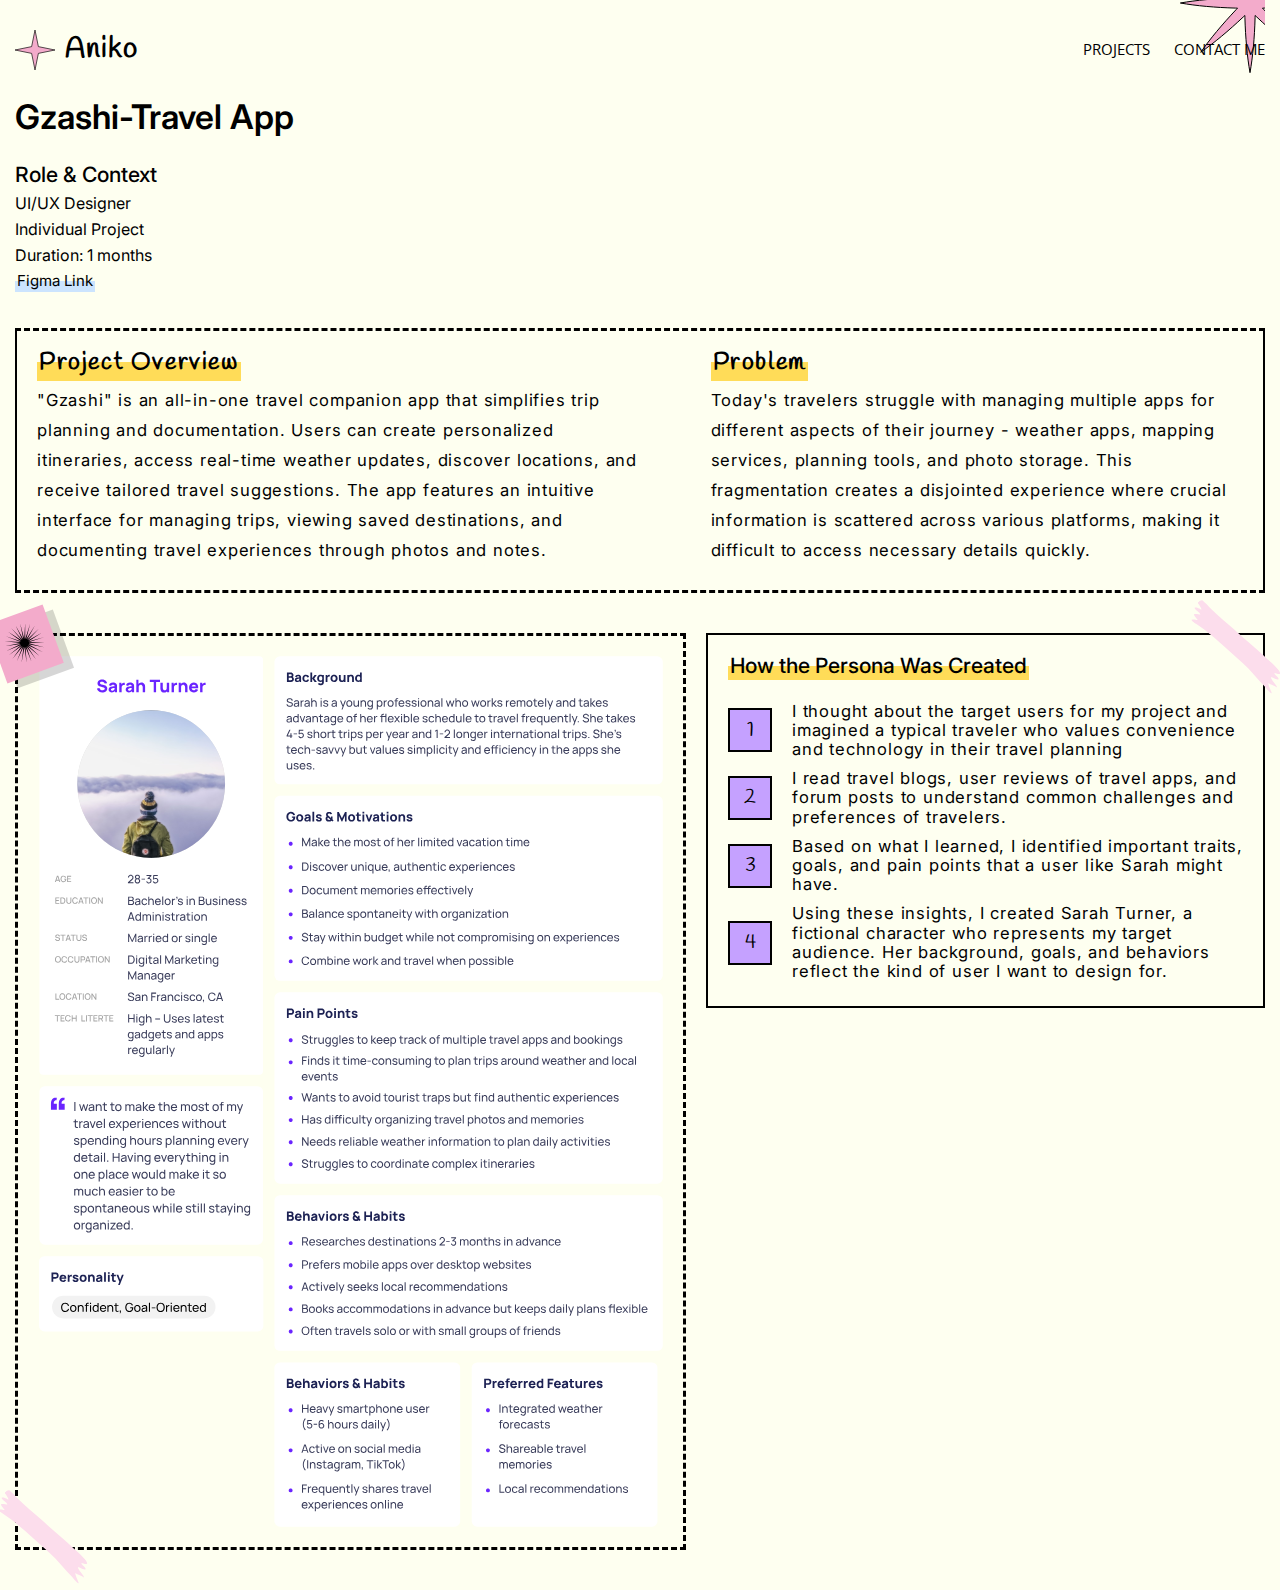
==== travel.html @ 2b5f5b6b "added user persona" ====
<!DOCTYPE html>
<html lang="en">
  <head>
    <meta charset="UTF-8" />
    <meta name="viewport" content="width=device-width, initial-scale=1.0" />
    <link rel="stylesheet" href="reset.css" />
    <link rel="stylesheet" href="style.css" />
    <link rel="stylesheet" href="travel.css" />
    <title>Document</title>
  </head>
  <body>
    <div class="container">
      <header>
        <nav class="nav">
          <div class="iconDiv3">
            <svg
              width="150"
              height="150"
              viewBox="0 0 150 150"
              fill="none"
              xmlns="http://www.w3.org/2000/svg">
              <path
                d="M89.0162 81.7773C102.633 96.2208 115.004 111 124.277 124.281C110.998 115.036 96.2201 102.664 81.7782 89.0171L80.1526 87.481L80.0917 89.7167C79.5517 109.538 77.8437 128.727 75.0009 144.653C72.162 128.703 70.4801 109.542 69.9082 89.715L69.844 87.4878L68.2227 89.0163C53.7792 102.633 38.9995 115.004 25.7186 124.277C34.9641 110.998 47.3363 96.2201 60.983 81.7782L62.517 80.1548L60.2843 80.0918C40.4388 79.5319 21.2863 77.8241 5.36852 75C21.2863 72.1759 40.4388 70.4681 60.2843 69.9082L62.5154 69.8453L60.9833 68.2222C47.3479 53.7774 34.9903 39.012 25.7464 25.7463C39.012 34.9903 53.7774 47.3479 68.2222 60.9833L69.8453 62.5154L69.9082 60.2843C70.4681 40.4388 72.1759 21.2863 75 5.36852C77.8241 21.2863 79.5319 40.4388 80.0918 60.2843L80.1547 62.5154L81.7778 60.9833C96.2226 47.3479 110.988 34.9903 124.254 25.7463C115.01 39.012 102.652 53.7774 89.0167 68.2222L87.4826 69.8474L89.7166 69.9082C109.538 70.4483 128.727 72.1563 144.653 74.9991C128.703 77.838 109.542 79.5199 89.715 80.0918L87.4878 80.156L89.0162 81.7773Z"
                fill="#F3ABCB"
                stroke="black"
                stroke-width="1" />
            </svg>
          </div>
          <div class="logo">
            <svg
              width="40"
              height="40"
              viewBox="0 0 60 60"
              fill="none"
              xmlns="http://www.w3.org/2000/svg">
              <path
                d="M35.0857 35.0857L60 30L35.0857 24.9143L30 0L24.9143 24.9143L0 30L24.9143 35.0857L30 60L35.0857 35.0857Z"
                fill="#F3ABCB"
                stroke="black"
                stroke-width="1" />
            </svg>
            <span>Aniko</span>
          </div>

          <ul class="nav-ul">
            <li class="nav-li"></li>
            <li class="nav-li">
              <a href="./#projects">Projects</a>
            </li>
            <li class="nav-li"><a href="./#contact">Contact me</a></li>
          </ul>
        </nav>
      </header>
      <div class="headers">
        <h1 class="mainTitle">Gzashi-Travel App</h1>
        <h3 class="h3">Role & Context</h3>
        <p>UI/UX Designer</p>
        <p>Individual Project</p>
        <p>Duration: 1 months</p>

        <p class="s-text">
          <a
            href="https://www.figma.com/design/cwnzpVQuvKkzGPiUfbroRt/Final?node-id=0-1&t=aXlOaXUOrFkRK3Uw-1"
            target="_blank">
            <mark
              style="
                background: linear-gradient(
                  to top,
                  #cce4fe 50%,
                  transparent 50%
                );
              "
              >Figma Link</mark
            ></a
          >
        </p>
      </div>

      <div class="infoContainer">
        <div class="infoWrapper">
          <h1><mark>Project Overview</mark></h1>
          <p class="m-text">
            "Gzashi" is an all-in-one travel companion app that simplifies trip
            planning and documentation. Users can create personalized
            itineraries, access real-time weather updates, discover locations,
            and receive tailored travel suggestions. The app features an
            intuitive interface for managing trips, viewing saved destinations,
            and documenting travel experiences through photos and notes.
          </p>
        </div>
        <div class="infoWrapper">
          <h1><mark>Problem</mark></h1>
          <p class="m-text">
            Today's travelers struggle with managing multiple apps for different
            aspects of their journey - weather apps, mapping services, planning
            tools, and photo storage. This fragmentation creates a disjointed
            experience where crucial information is scattered across various
            platforms, making it difficult to access necessary details quickly.
          </p>
        </div>
      </div>
      <div class="personaWrapper">
        <img src="./img/userPersona.svg" alt="" class="img" />
        <div class="iconDiv8">
          <img src="./img/icon8.svg" alt="" />
        </div>
        <div class="personaScenatio">
          <img src="img/tape.svg" alt="" class="tape" />
          <img src="img/tape.svg" alt="" class="tape2" />
          <h3 class="h3" style="margin-bottom: 20px">
            <mark>How the Persona Was Created</mark>
          </h3>
          <div class="jobsList">
            <div class="number">1</div>
            <div>
              <p class="m-text">
                I thought about the target users for my project and imagined a
                typical traveler who values convenience and technology in their
                travel planning
              </p>
            </div>
          </div>
          <div class="jobsList">
            <div class="number">2</div>
            <div>
              <p class="m-text">
                I read travel blogs, user reviews of travel apps, and forum
                posts to understand common challenges and preferences of
                travelers.
              </p>
            </div>
          </div>
          <div class="jobsList">
            <div class="number">3</div>
            <div>
              <p class="m-text">
                Based on what I learned, I identified important traits, goals,
                and pain points that a user like Sarah might have.
              </p>
            </div>
          </div>
          <div class="jobsList">
            <div class="number">4</div>
            <div>
              <p class="m-text">
                Using these insights, I created Sarah Turner, a fictional
                character who represents my target audience. Her background,
                goals, and behaviors reflect the kind of user I want to design
                for.
              </p>
            </div>
          </div>
        </div>
      </div>
    </div>
  </body>
</html>
---- style.css ----
@import url("https://fonts.googleapis.com/css2?family=Inter:ital,opsz,wght@0,14..32,100..900;1,14..32,100..900&family=Open+Sans:ital,wght@0,300..800;1,300..800&display=swap");
@import url("https://fonts.googleapis.com/css2?family=Handlee&family=Inter:ital,opsz,wght@0,14..32,100..900;1,14..32,100..900&family=Open+Sans:ital,wght@0,700;1,700&display=swap");
html {
  scroll-behavior: smooth;
}

body {
  font-family: "Inter", serif;
  background-color: #fefff0;
  overflow-x: hidden;
  padding-bottom: 40px;
}

.container {
  width: calc(100% - 30px);
  padding-right: 15px;
  padding-left: 15px;
  margin-right: auto;
  margin-left: auto;
}

.greeting {
  display: flex;
  justify-content: space-between;
  align-items: center;
  gap: 40px;
  border: 2px solid black;
  padding: 30px;
  position: relative;
  margin-top: 40px;
}
.contact {
  display: flex;
  justify-content: end;
  width: 70%;
  gap: 40px;
  border: 2px dashed black;
  padding: 30px;
  position: relative;
  margin-top: 40px;
}
.footer {
  display: flex;
  justify-content: center;
  flex-direction: column;
  gap: 40px;
  border: 2px solid black;
  padding: 30px;
  position: relative;
  margin-top: 40px;
}
.iconDiv {
  position: absolute;
  top: -20px;
  left: -20px;
  background-color: #bae6ff;
  padding: 10px;
  -webkit-box-shadow: 8px 8px 0px 0px rgba(0, 0, 0, 0.16);
  -moz-box-shadow: 8px 8px 0px 0px rgba(0, 0, 0, 0.16);
  box-shadow: 8px 8px 0px 0px rgba(0, 0, 0, 0.16);
  rotate: 20deg;
}
.iconDiv8 {
  position: absolute;
  top: -20px;
  left: -20px;
  background-color: #f3abcb;
  padding: 10px;
  -webkit-box-shadow: 8px 8px 0px 0px rgba(0, 0, 0, 0.16);
  -moz-box-shadow: 8px 8px 0px 0px rgba(0, 0, 0, 0.16);
  box-shadow: 8px 8px 0px 0px rgba(0, 0, 0, 0.16);
  rotate: -20deg;
}
.iconDiv7 {
  position: absolute;
  top: 50%;
  right: -20px;
  background-color: #bae6ff;
  padding: 10px;
  -webkit-box-shadow: 8px 8px 0px 0px rgba(0, 0, 0, 0.16);
  -moz-box-shadow: 8px 8px 0px 0px rgba(0, 0, 0, 0.16);
  box-shadow: 8px 8px 0px 0px rgba(0, 0, 0, 0.16);
  rotate: 20deg;
}
.iconDiv2 {
  display: flex;
  align-items: center;
  justify-content: center;
  /* width: 40px;
  height: 40px; */
  aspect-ratio: 1 / 1;
  position: absolute;
  bottom: -20px;
  left: 32%;
  background-color: #ffdc58;
  padding: 10px;
  border: 1px solid black;
  border-left: 5px solid black;
  border-radius: 50%;
  -webkit-box-shadow: 8px 8px 0px 0px rgba(0, 0, 0, 0.16);
  -moz-box-shadow: 8px 8px 0px 0px rgba(0, 0, 0, 0.16);
  box-shadow: 8px 8px 0px 0px rgba(0, 0, 0, 0.16);
}
.iconDiv3 {
  position: absolute;
  right: -60px;
  bottom: 20%;
  z-index: 1;
}
mark {
  background: linear-gradient(to top, #ffdc58 50%, transparent 50%);
  padding: 2px;
}

.nav {
  padding-top: 30px;
  padding-bottom: 30px;
  display: flex;
  justify-content: space-between;
  position: relative;
  overflow: hidden;
}

.nav-ul {
  display: flex;
  justify-content: space-between;
  gap: 1.5rem;
  align-items: center;
  z-index: 2;
}

.nav-li a {
  font-size: calc(0.6rem + 0.3vw);
  line-height: 1.4;
  font-family: "Open Sans", serif;
  font-weight: 400;
  text-transform: uppercase;
  color: black;
}

.logo {
  display: flex;
  align-items: center;
  gap: 10px;
  font-size: calc(1rem + 0.4vw);
  line-height: 1.3;
  font-family: "Handlee", serif;
  font-weight: 600;
  letter-spacing: 1px;
  font-style: normal;
  font-variation-settings: "wdth" 100;
}

.greetingTitle {
  font-size: calc(1.8rem + 0.4vw);
  line-height: 1.3;
  font-family: "Open Sans", serif;
  font-optical-sizing: auto;
  font-weight: 600;
  font-style: normal;
  font-variation-settings: "wdth" 100;
}
.greeting p,
.number {
  font-size: calc(1rem + 0.4vw);
  line-height: 1.3;
}
.portfolio {
  margin-top: 60px;
  position: relative;
  border: 2px solid black;
  border-top: 3px dashed;
  border-bottom: 3px dashed;
  padding: 20px;
  padding-bottom: 60px;
}
.portfolio h1 {
  z-index: 3 !important;
  text-align: center;
  font-size: calc(1.8rem + 0.4vw);
  font-weight: 600;
  margin-bottom: 40px;
}
.iconDiv4 {
  position: absolute;
  background-color: #c5a1ff;
  border-radius: 100%;
  /* width: 40px;
  height: 40px; */
  aspect-ratio: 1 / 1;
  position: absolute;
  padding: 10px;
  right: 1%;
  top: -3%;
  z-index: 1;
  display: flex;
  justify-content: center;
  align-items: center;
  border: 1px solid black;
  -webkit-box-shadow: 8px 8px 0px 0px rgba(0, 0, 0, 0.16);
  -moz-box-shadow: 8px 8px 0px 0px rgba(0, 0, 0, 0.16);
  box-shadow: 8px 8px 0px 0px rgba(0, 0, 0, 0.16);
}
.projects {
  display: flex;
  justify-content: center;
  gap: 60px;
  flex-wrap: wrap;
  margin-top: 60px;
}
.projectContainer {
  position: relative;
  width: 30%;
  border: 2px solid black;
  border-bottom: 5px solid black;
  border-left: 5px solid black;
  display: flex;
  flex-direction: column;
  background-color: white;
  align-items: center;
  /* height: 400px; */
  padding: 20px;
}
.project {
  height: 300px;
  width: 100%;
  background-repeat: no-repeat;
  background-position: center;
  background-size: contain;
  /* background-color: #c5e3ff; */
}
.proj1 {
  background-image: url("./img/frame.png");
  background-color: #cce4fe;
}
.proj2 {
  background-image: url("./img/frame2.png");
  background-color: #eee6e8;
}
.pin {
  position: absolute;
  top: -5%;
}
.tape {
  right: -30px;
  top: 0;
  position: absolute;
  rotate: 45deg;
}
.tape2 {
  left: -30px;
  bottom: 0;
  position: absolute;
  rotate: 45deg;
}

.projectContainer p {
  font-size: calc(1rem + 0.4vw);
  line-height: 1.3;
}

.projectTitleContainer {
  display: flex;
  justify-content: space-between;
  gap: 20px;
  width: 96%;
  padding: 2px;
  align-items: center;
  margin-top: 10px;
}
.projectTitleContainer button {
  border: none;
  cursor: pointer;
  display: flex;
  align-items: center;
  justify-content: center;
  width: 40px;
  height: 40px;
  aspect-ratio: 1 / 1;
  border: 1px solid rgba(0, 0, 0, 0.3);
  border-left: 3px solid rgba(0, 0, 0, 0.3);
  border-bottom: 3px solid rgba(0, 0, 0, 0.3);
  background-color: #ffdc58;
  color: white;
}
.arrow {
  border: solid black;
  border-width: 0 2px 2px 0;
  display: inline-block;
  padding: 3px;
}

.right {
  transform: rotate(-45deg);
  -webkit-transform: rotate(-45deg);
}
.iconDiv5 {
  position: absolute;
}
.iconDiv6 {
  bottom: 0;
  position: absolute;
  right: 0;
}
.jobsList {
  display: flex;
  align-items: center;
  gap: 20px;
}
.number {
  width: 40px;
  height: 40px;
  aspect-ratio: 1 / 1;
  text-align: center;
  display: flex;
  align-items: center;
  justify-content: center;
  background-color: #c5a1ff;
  border: 2px solid black;
  font-family: "Handlee", serif;
}
.number2 {
  background-color: #f3abcb;
}
.jobsContainer {
  display: flex;
  flex-direction: column;
  width: 70%;
  gap: 20px;
}
.m-text {
  font-size: calc(0.8rem + 0.3vw) !important;
  line-height: 1.2rem;
  letter-spacing: 0.8px;
  margin-top: 5px;
  margin-bottom: 5px;
}
.s-text {
  font-size: calc(0.7rem + 0.3vw) !important;
}
.contact {
  display: flex;
  flex-direction: column;
}
.contactWrapper {
  display: flex;
  justify-content: start;
  gap: 20px;
  flex-direction: column;
  width: 80%;
}
.data {
  color: black;
  font-family: "Handlee", serif;
  margin-left: 20px;
}

/* media */
@media (max-width: 1000px) {
  .projects {
    gap: 20px;
  }
  .project {
    height: 250px;
  }
}

@media (max-width: 800px) {
  .greeting {
    flex-direction: column;
    align-items: center;
    justify-content: center;
    gap: 20px;
  }
  .greetingTitle {
    text-align: center;
  }
  .greeting p {
    text-align: center;
  }
  .iconDiv2 {
    bottom: -50px;
  }
  .jobsContainer {
    width: 100%;
    align-items: center;
    gap: 10px;
  }
  .iconDiv4,
  .iconDiv2,
  .iconDiv7 {
    display: none;
  }
  .projectContainer {
    width: 50%;
  }
}
@media (max-width: 500px) {
  .projectContainer {
    width: 100%;
  }
}

@media (min-width: 992px) {
  .logo {
    font-size: calc(1.2rem + 0.5vw);
  }
  .greetingTitle,
  .portfolio {
    font-size: calc(2rem + 0.5vw);
  }
  .nav-li a {
    font-size: calc(0.7rem + 0.3vw);
  }
}

@media (min-width: 1200px) {
  .container {
    width: calc(1400px - 30px);
    max-width: calc(100% - 30px);
  }
  .logo {
    font-size: calc(1.4rem + 0.5vw);
  }
  .greetingTitle,
  .portfolio {
    font-size: calc(2.2rem + 0.5vw);
  }
}
---- travel.css ----
body {
  overflow-x: hidden;
}
/* .container {
  overflow: hidden;
} */
.infoContainer {
  display: flex;
  justify-content: space-between;
  gap: 60px;
  border: 2px solid black;
  border-bottom: 3px dashed black;
  border-top: 3px dashed black;
  padding: 20px;
}
.infoWrapper h1 {
  font-size: calc(1.2rem + 0.4vw);
  font-weight: 800;
  font-family: "Handlee", serif;
  letter-spacing: 1.6px;
  margin-bottom: 10px;
}
.infoWrapper p {
  line-height: 30px;
}
.mainTitle {
  font-size: calc(1.8rem + 0.4vw);
  font-weight: 600;
  margin-bottom: 20px;
}
.h3 {
  font-size: calc(1rem + 0.4vw);
  font-weight: 500;
}
a {
  color: black;
}
.headers {
  display: flex;
  flex-direction: column;
  gap: 10px;
  margin-bottom: 40px;
}
.img {
  width: 50%;
  border: 3px dashed black;
  padding: 20px;
}
.personaWrapper {
  display: flex;
  margin-top: 40px;
  gap: 20px;
  position: relative;
}
.personaScenatio {
  border: 2px solid black;
  height: fit-content;
  padding: 20px;
}
@media (max-width: 1000px) {
  .infoContainer,
  .personaWrapper {
    flex-direction: column;
    text-align: center;
  }
  .img {
    width: 85%;
  }
  .tape {
    display: none;
  }
}
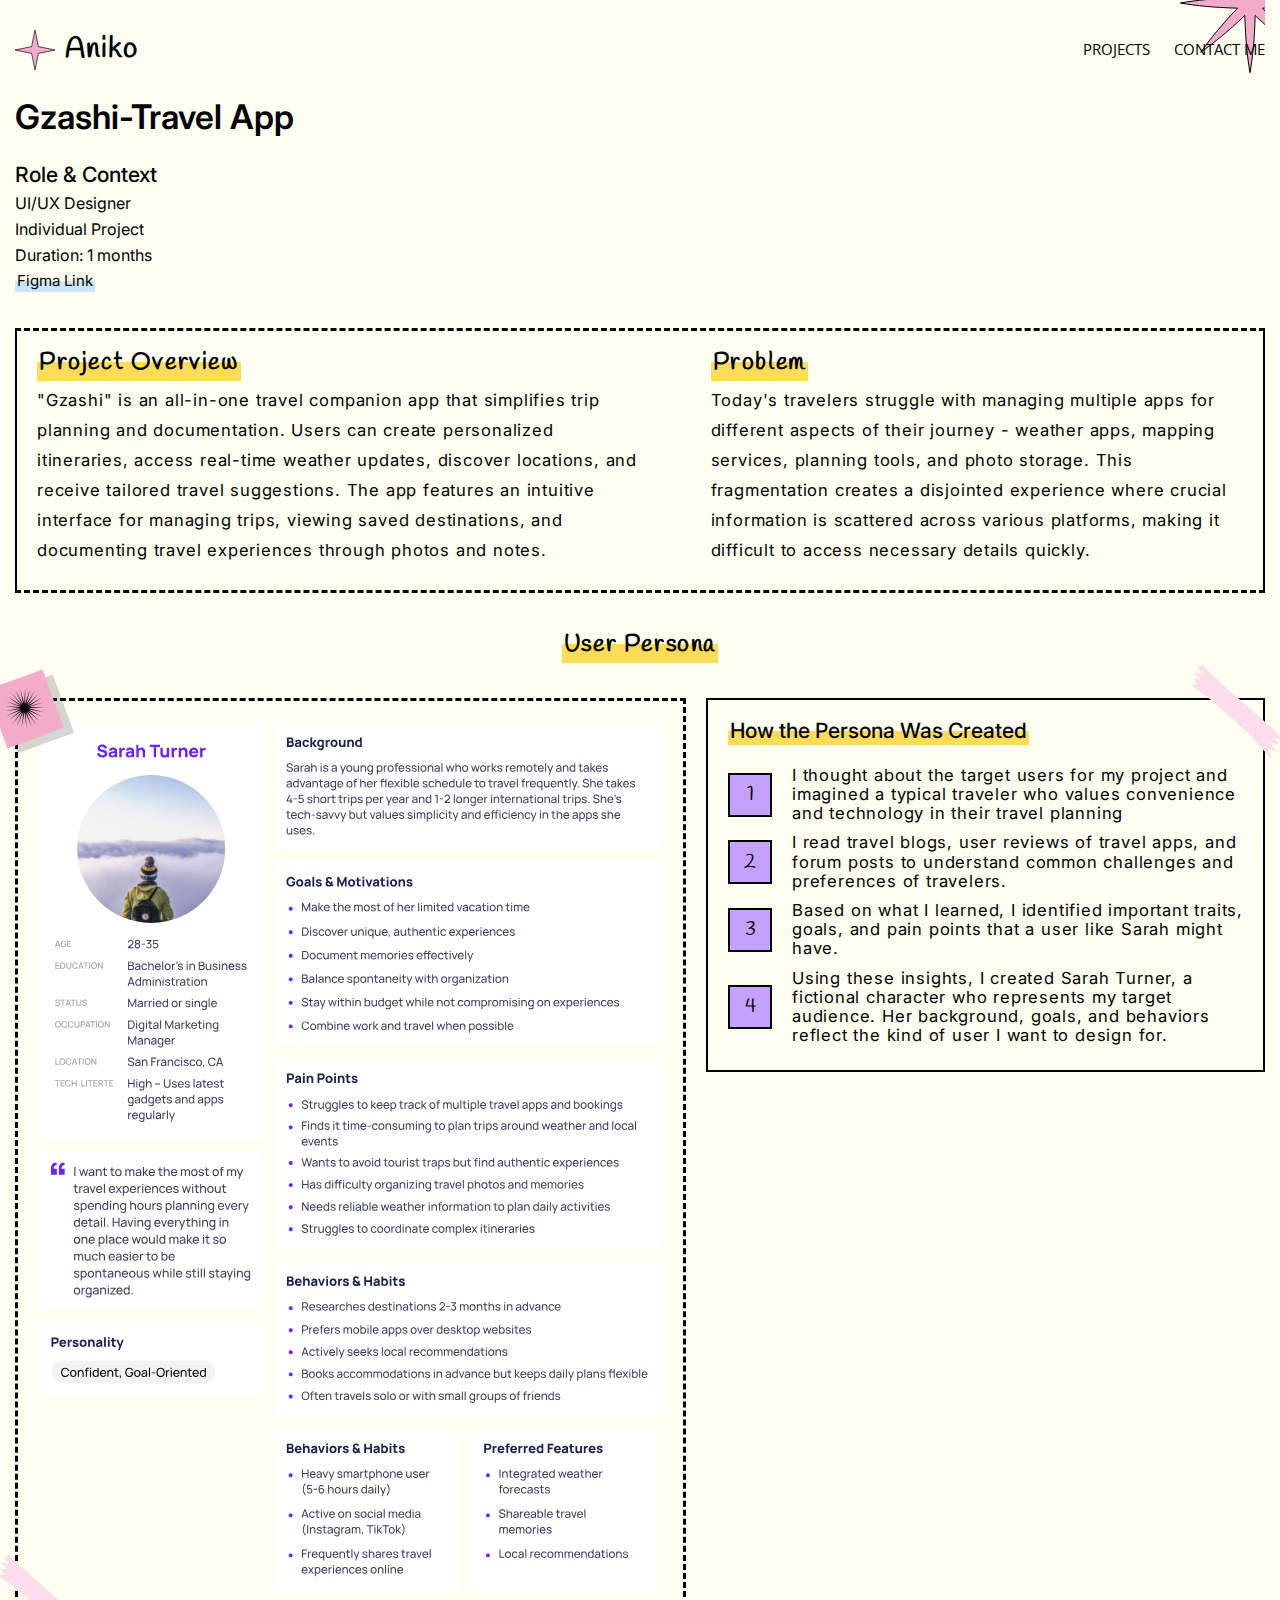
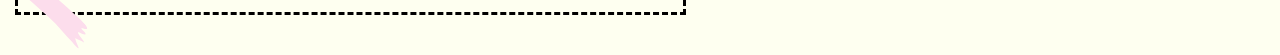
==== commit f5053f48: "finish user persona" ====
--- a/travel.html
+++ b/travel.html
@@ -99,6 +99,9 @@
           </p>
         </div>
       </div>
+      <div class="infoWrapper" style="margin-top: 40px; text-align: center">
+        <h1><mark>User Persona</mark></h1>
+      </div>
       <div class="personaWrapper">
         <img src="./img/userPersona.svg" alt="" class="img" />
         <div class="iconDiv8">
--- a/travel.css
+++ b/travel.css
@@ -62,9 +62,10 @@
   .personaWrapper {
     flex-direction: column;
     text-align: center;
+    gap: 20px;
   }
   .img {
-    width: 85%;
+    width: -webkit-fill-available;
   }
   .tape {
     display: none;
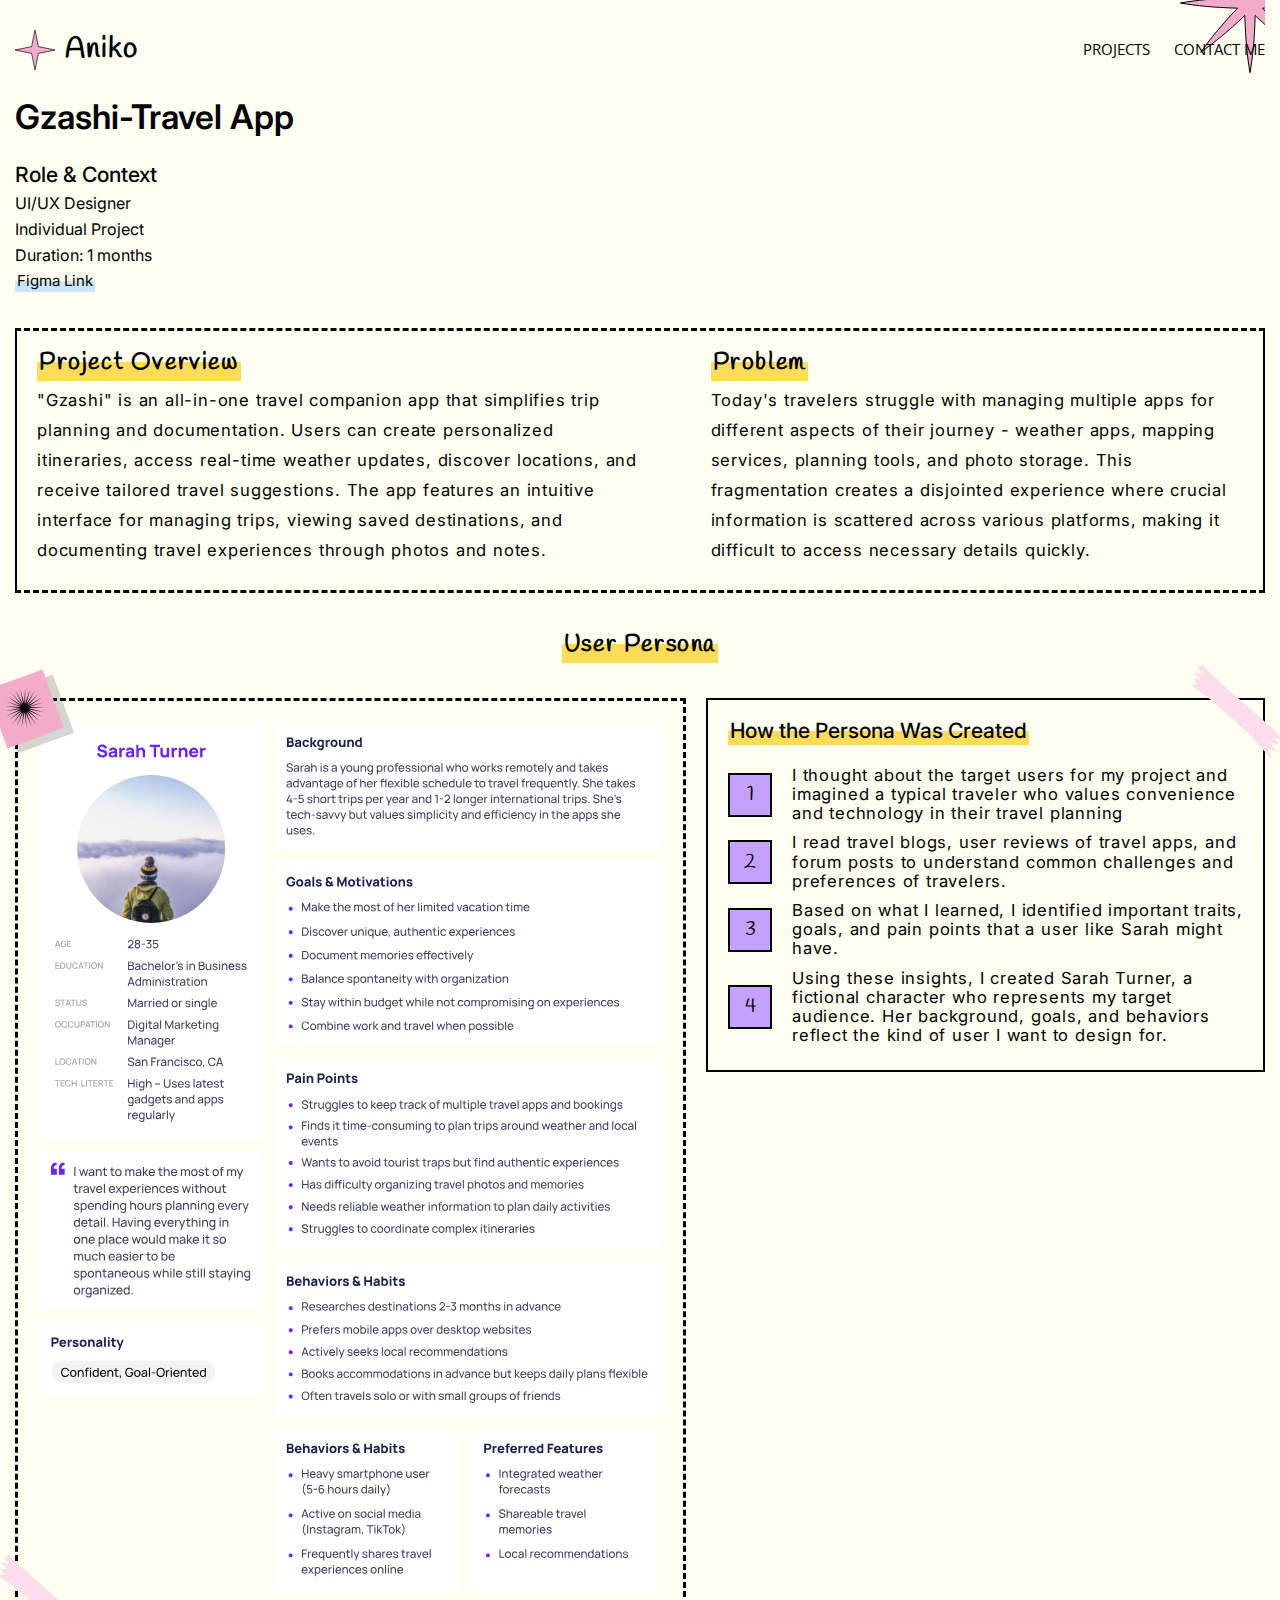
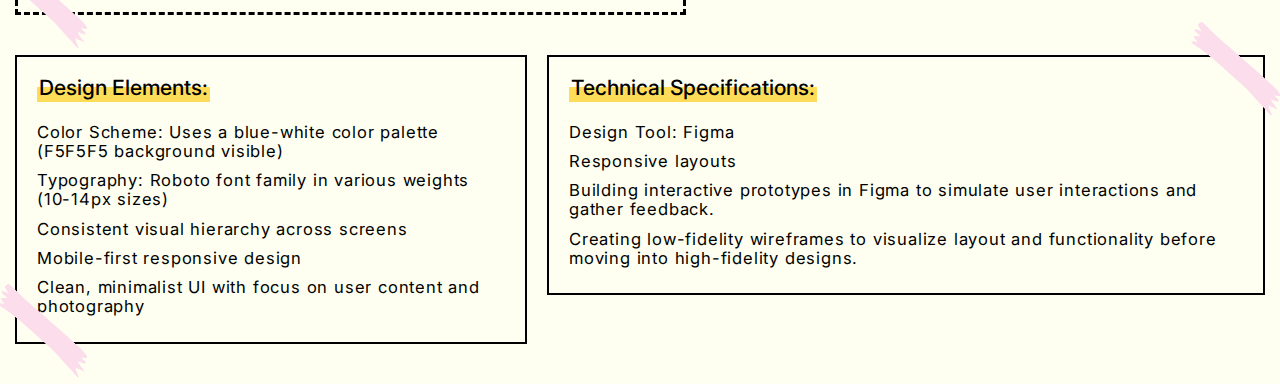
==== commit 372f9687: "update" ====
--- a/travel.html
+++ b/travel.html
@@ -6,7 +6,7 @@
     <link rel="stylesheet" href="reset.css" />
     <link rel="stylesheet" href="style.css" />
     <link rel="stylesheet" href="travel.css" />
-    <title>Document</title>
+    <title>Travel Companion</title>
   </head>
   <body>
     <div class="container">
@@ -155,6 +155,83 @@
           </div>
         </div>
       </div>
+
+      <div class="personaWrapper">
+        <div class="personaScenatio">
+          <img src="img/tape.svg" alt="" class="tape" />
+          <img src="img/tape.svg" alt="" class="tape2" />
+          <h3 class="h3" style="margin-bottom: 20px">
+            <mark>Design Elements: </mark>
+          </h3>
+          <div class="jobsList">
+            <div>
+              <p class="m-text">
+                Color Scheme: Uses a blue-white color palette (F5F5F5 background
+                visible)
+              </p>
+            </div>
+          </div>
+          <div class="jobsList">
+            <div>
+              <p class="m-text">
+                Typography: Roboto font family in various weights (10-14px
+                sizes)
+              </p>
+            </div>
+          </div>
+          <div class="jobsList">
+            <div>
+              <p class="m-text">Consistent visual hierarchy across screens</p>
+            </div>
+          </div>
+          <div class="jobsList">
+            <div>
+              <p class="m-text">Mobile-first responsive design</p>
+            </div>
+          </div>
+          <div class="jobsList">
+            <div>
+              <p class="m-text">
+                Clean, minimalist UI with focus on user content and photography
+              </p>
+            </div>
+          </div>
+        </div>
+
+        <div class="personaScenatio">
+          <img src="img/tape.svg" alt="" class="tape" />
+          <img src="img/tape.svg" alt="" class="tape2" />
+          <h3 class="h3" style="margin-bottom: 20px">
+            <mark>Technical Specifications: </mark>
+          </h3>
+          <div class="jobsList">
+            <div>
+              <p class="m-text">Design Tool: Figma</p>
+            </div>
+          </div>
+          <div class="jobsList">
+            <div>
+              <p class="m-text">Responsive layouts</p>
+            </div>
+          </div>
+          <div class="jobsList">
+            <div>
+              <p class="m-text">
+                Building interactive prototypes in Figma to simulate user
+                interactions and gather feedback.
+              </p>
+            </div>
+          </div>
+          <div class="jobsList">
+            <div>
+              <p class="m-text">
+                Creating low-fidelity wireframes to visualize layout and
+                functionality before moving into high-fidelity designs.
+              </p>
+            </div>
+          </div>
+        </div>
+      </div>
     </div>
   </body>
 </html>
--- a/style.css
+++ b/style.css
@@ -334,6 +334,7 @@
   letter-spacing: 0.8px;
   margin-top: 5px;
   margin-bottom: 5px;
+  text-align: start;
 }
 .s-text {
   font-size: calc(0.7rem + 0.3vw) !important;
--- a/travel.css
+++ b/travel.css
@@ -57,6 +57,9 @@
   height: fit-content;
   padding: 20px;
 }
+.m-text {
+  text-align: start;
+}
 @media (max-width: 1000px) {
   .infoContainer,
   .personaWrapper {
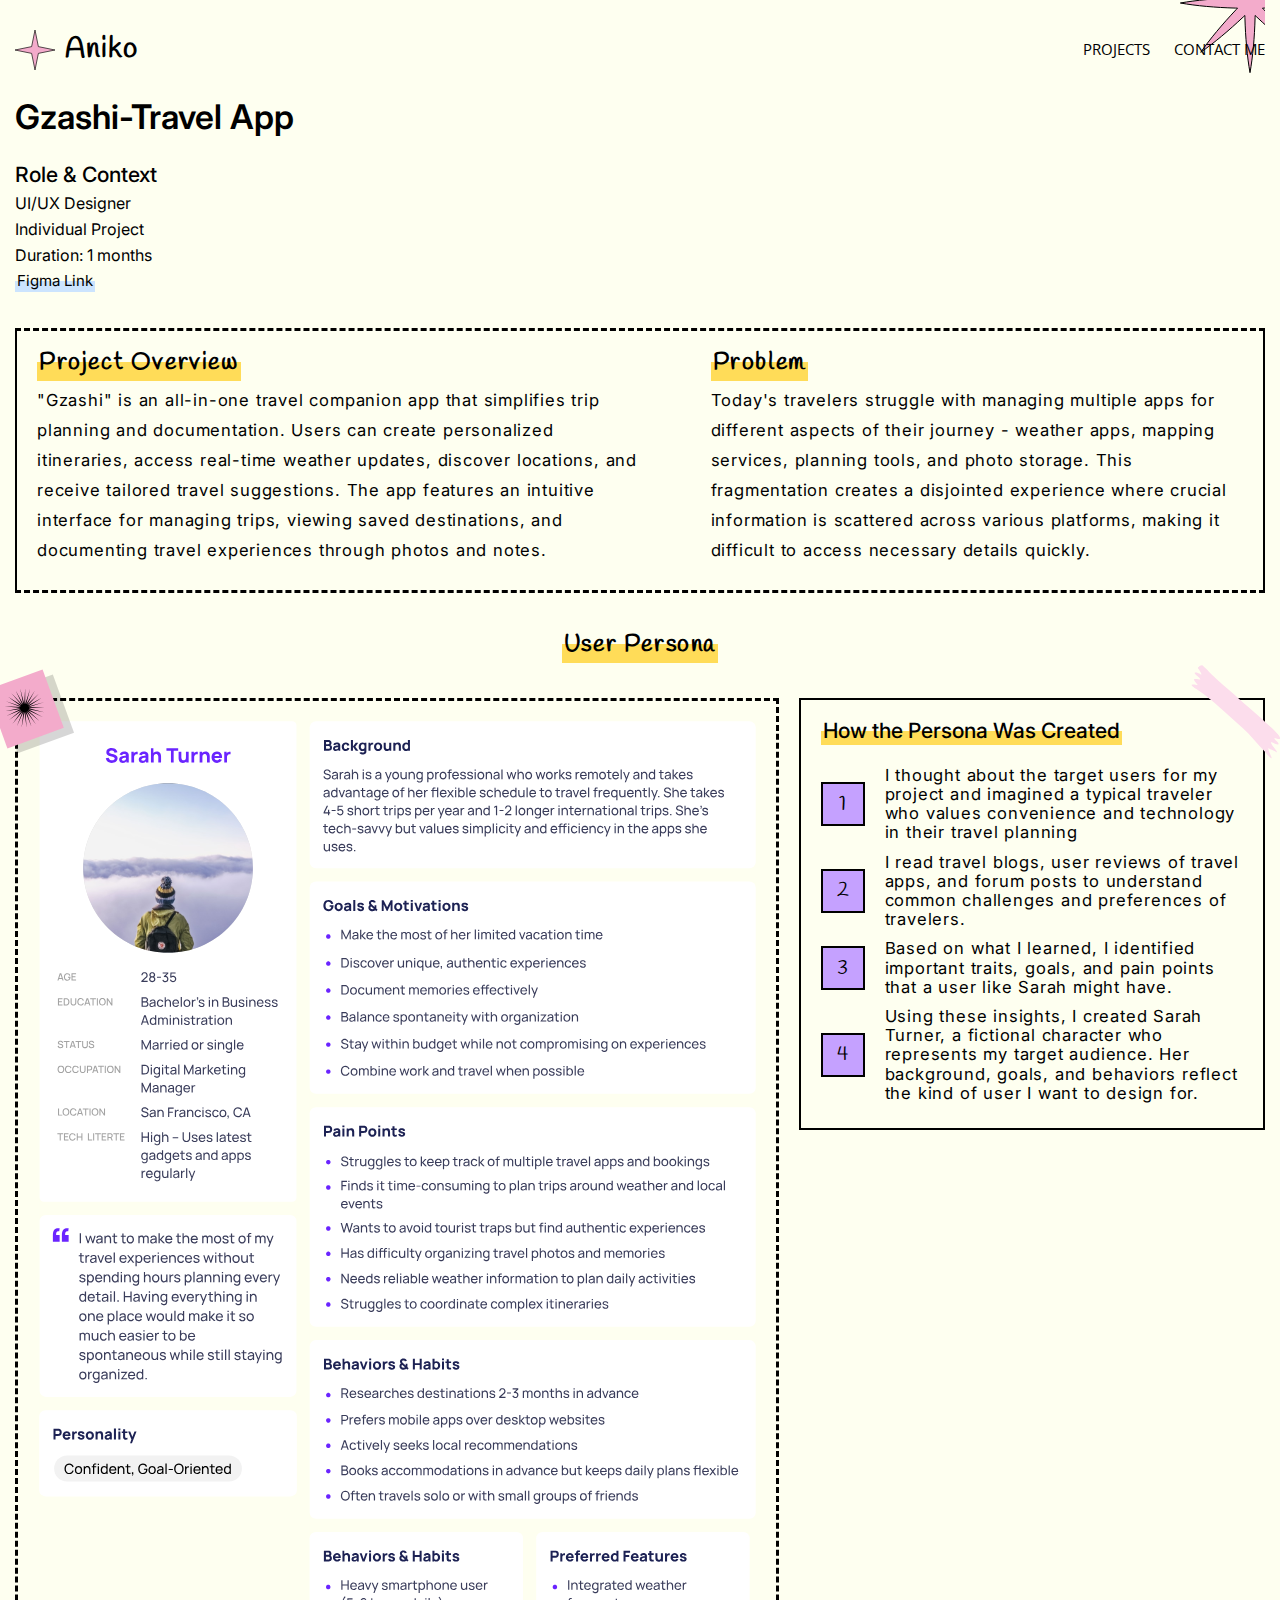
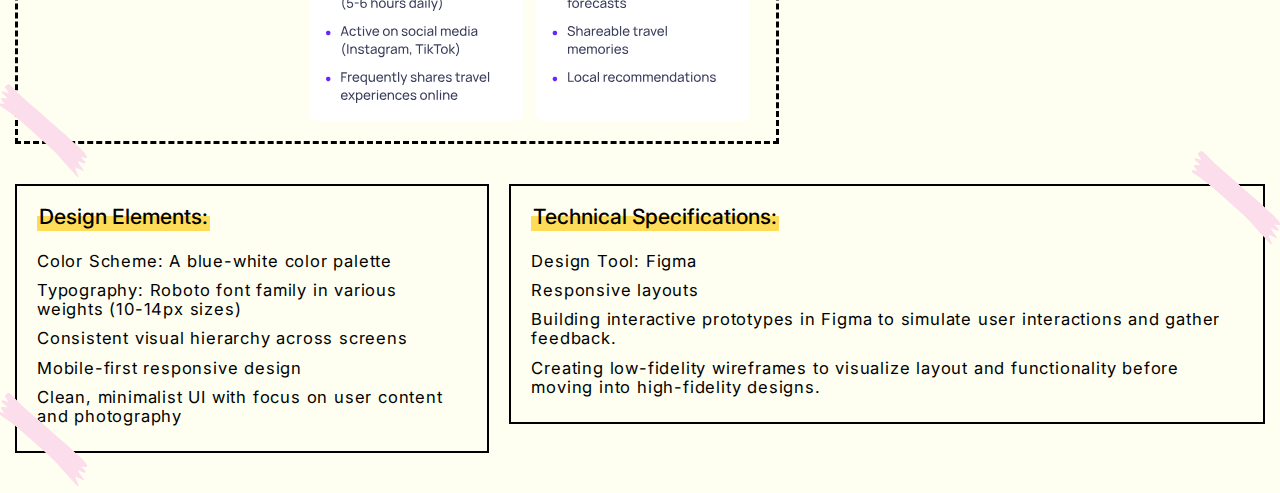
==== commit c5b84cb8: "edit" ====
--- a/travel.html
+++ b/travel.html
@@ -165,10 +165,7 @@
           </h3>
           <div class="jobsList">
             <div>
-              <p class="m-text">
-                Color Scheme: Uses a blue-white color palette (F5F5F5 background
-                visible)
-              </p>
+              <p class="m-text">Color Scheme: A blue-white color palette</p>
             </div>
           </div>
           <div class="jobsList">
--- a/style.css
+++ b/style.css
@@ -341,7 +341,7 @@
 }
 .contact {
   display: flex;
-  flex-direction: column;
+  /* flex-direction: column; */
 }
 .contactWrapper {
   display: flex;
--- a/travel.css
+++ b/travel.css
@@ -42,7 +42,7 @@
   margin-bottom: 40px;
 }
 .img {
-  width: 50%;
+  height: 1000px;
   border: 3px dashed black;
   padding: 20px;
 }
@@ -60,6 +60,9 @@
 .m-text {
   text-align: start;
 }
+.persona {
+  width: fit-content;
+}
 @media (max-width: 1000px) {
   .infoContainer,
   .personaWrapper {
@@ -68,7 +71,7 @@
     gap: 20px;
   }
   .img {
-    width: -webkit-fill-available;
+    height: fit-content;
   }
   .tape {
     display: none;
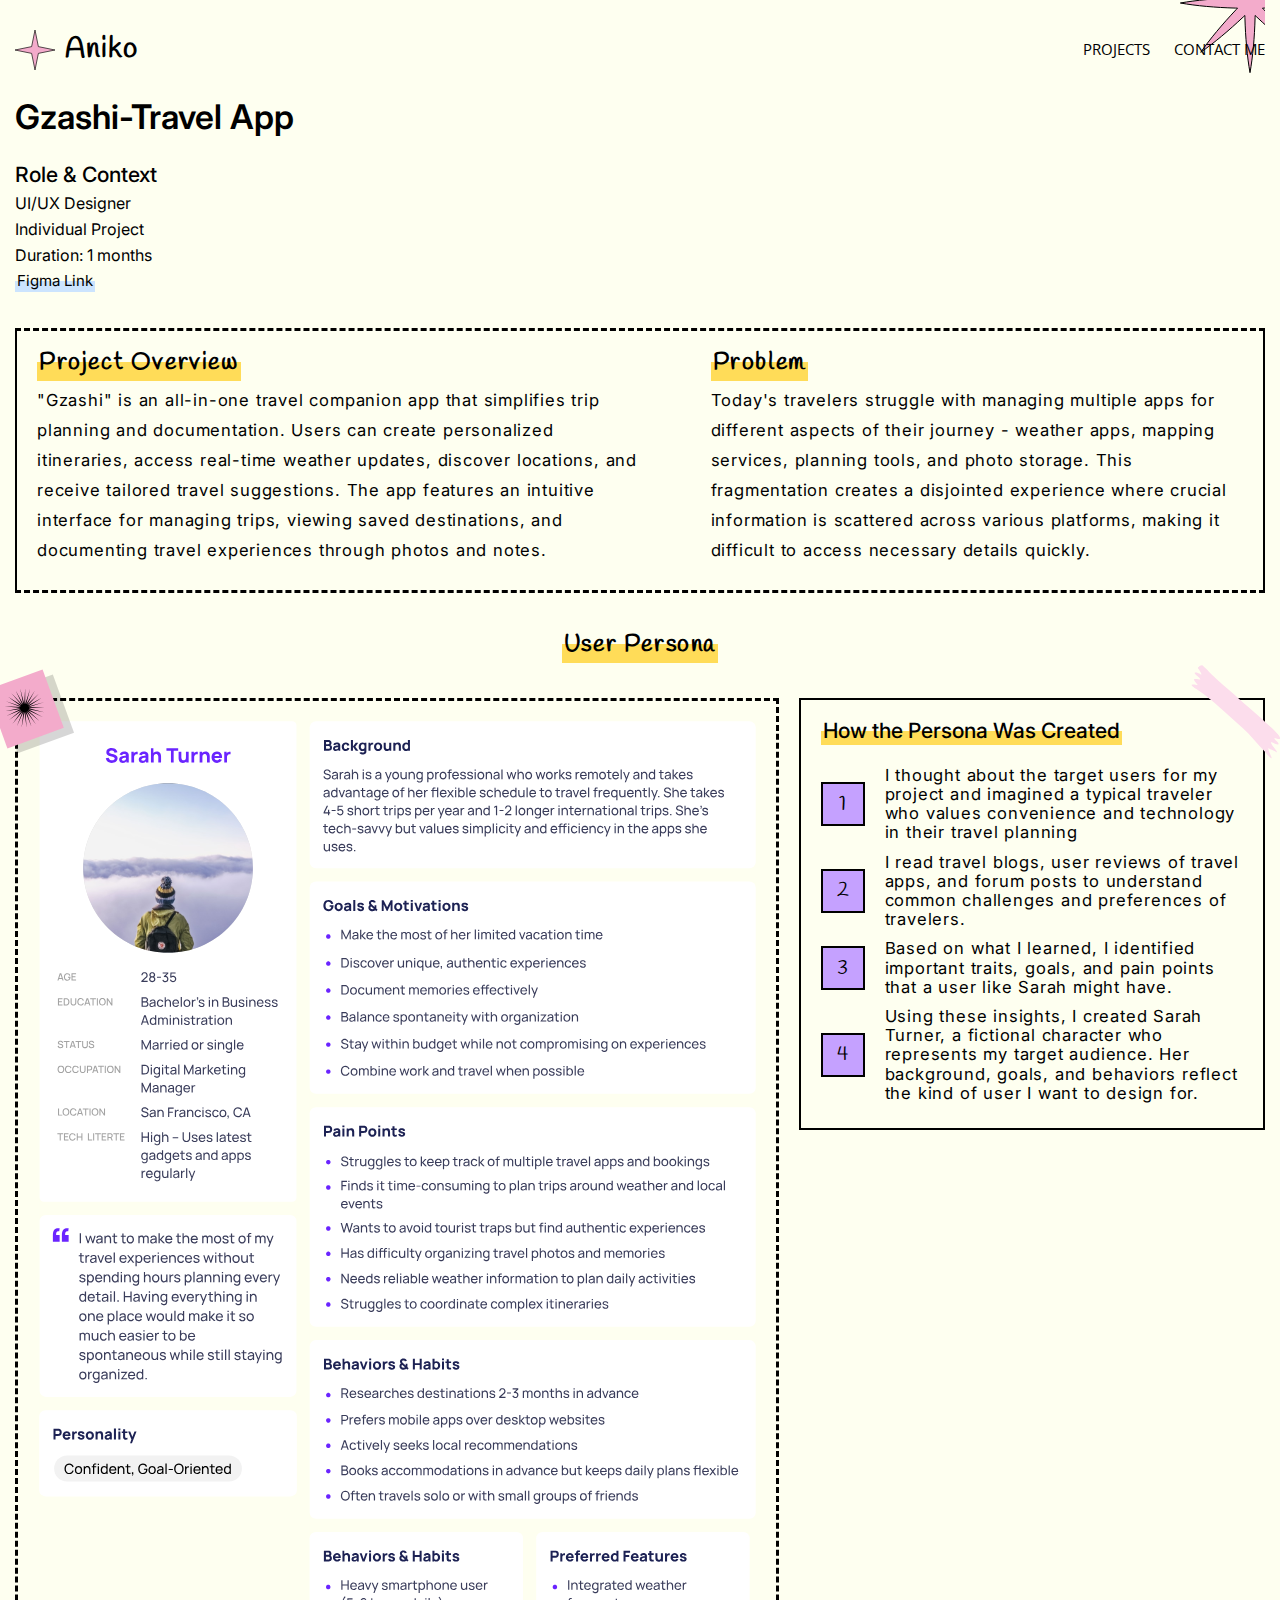
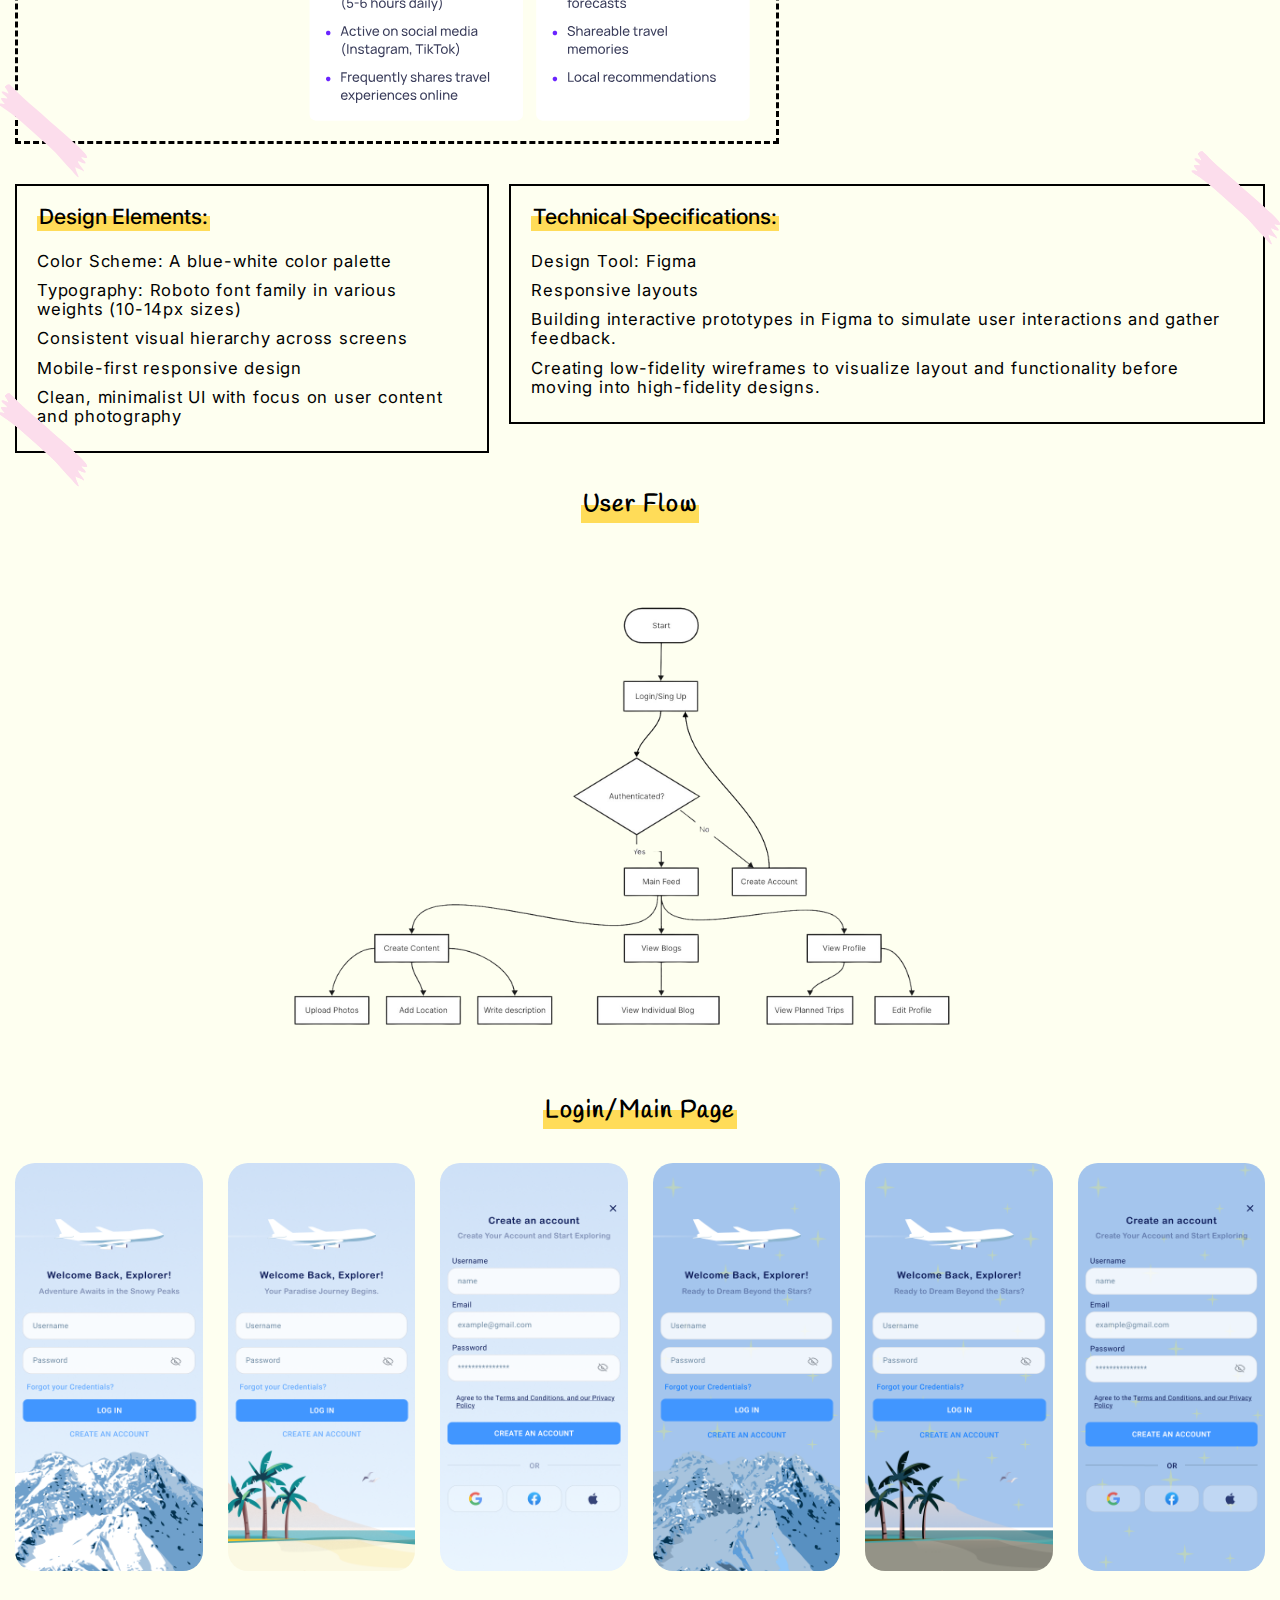
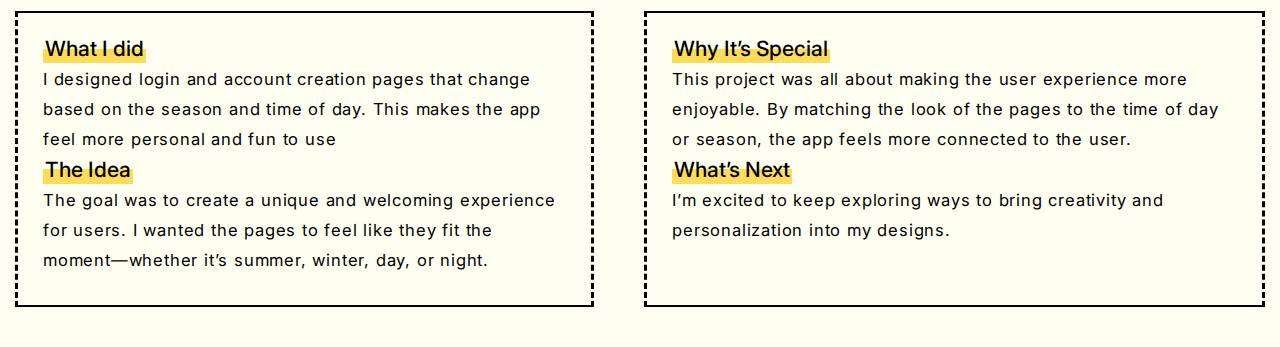
==== commit fe9d45f5: "updates" ====
--- a/travel.html
+++ b/travel.html
@@ -229,6 +229,52 @@
           </div>
         </div>
       </div>
+      <div class="infoWrapper" style="margin-top: 40px; text-align: center">
+        <h1><mark>User Flow</mark></h1>
+      </div>
+      <div class="userFlowWrapper">
+        <img src="./img/usersFlow.png" alt="" class="userFlow" />
+      </div>
+      <div class="infoWrapper" style="margin-top: 40px; text-align: center">
+        <h1 style="margin-bottom: 40px"><mark>Login/Main Page</mark></h1>
+        <div class="login">
+          <img src="./img/Loginwinter.png" alt="" />
+          <img src="./img/loginsummer.png" alt="" />
+          <img src="./img/createaccountsummer.png" alt="" />
+          <img src="./img/loginwinternight.png" alt="" />
+          <img src="./img/loginsummernight.png" alt="" />
+          <img src="./img/createaccountwinternight.png" alt="" />
+        </div>
+        <div class="flex">
+          <div class="flexDiv">
+            <h4 class="h3"><mark>What I did</mark></h4>
+            <p class="m-text">
+              I designed login and account creation pages that change based on
+              the season and time of day. This makes the app feel more personal
+              and fun to use
+            </p>
+            <h4 class="h3"><mark>The Idea</mark></h4>
+            <p class="m-text">
+              The goal was to create a unique and welcoming experience for
+              users. I wanted the pages to feel like they fit the moment—whether
+              it’s summer, winter, day, or night.
+            </p>
+          </div>
+          <div class="flexDiv">
+            <h4 class="h3"><mark>Why It’s Special</mark></h4>
+            <p class="m-text">
+              This project was all about making the user experience more
+              enjoyable. By matching the look of the pages to the time of day or
+              season, the app feels more connected to the user.
+            </p>
+            <h4 class="h3"><mark>What’s Next</mark></h4>
+            <p class="m-text">
+              I’m excited to keep exploring ways to bring creativity and
+              personalization into my designs.
+            </p>
+          </div>
+        </div>
+      </div>
     </div>
   </body>
 </html>
--- a/travel.css
+++ b/travel.css
@@ -46,11 +46,13 @@
   border: 3px dashed black;
   padding: 20px;
 }
-.personaWrapper {
+.personaWrapper,
+.userFlowWrapper {
   display: flex;
   margin-top: 40px;
   gap: 20px;
   position: relative;
+  justify-content: center;
 }
 .personaScenatio {
   border: 2px solid black;
@@ -63,6 +65,39 @@
 .persona {
   width: fit-content;
 }
+
+.userFlow {
+  text-align: center;
+  width: 800px;
+}
+.login {
+  display: flex;
+  gap: 2%;
+  justify-content: center;
+  margin-bottom: 20px;
+  /* border: 3px dashed black;
+  border-right: 5px solid black;
+  border-bottom: 5px solid black; */
+}
+.flex {
+  display: flex;
+  gap: 4%;
+}
+.login img {
+  width: 15%;
+  border-radius: 20px;
+}
+.pagesContainer {
+  text-align: left;
+}
+.flexDiv {
+  margin-top: 20px;
+  text-align: left;
+  border: 2px solid black;
+  border-left: 3px dashed black;
+  border-right: 3px dashed black;
+  padding: 2%;
+}
 @media (max-width: 1000px) {
   .infoContainer,
   .personaWrapper {
@@ -72,8 +107,31 @@
   }
   .img {
     height: fit-content;
+    padding: 10px;
   }
   .tape {
     display: none;
   }
+  .userFlow {
+    width: 100%;
+  }
+  .flex {
+    flex-direction: column;
+  }
 }
+
+.flex {
+  display: flex;
+  justify-content: space-between;
+}
+
+@media (max-width: 1200px) {
+  .personaWrapper {
+    flex-direction: column;
+    text-align: center;
+    gap: 20px;
+  }
+  .login img {
+    border-radius: 12px;
+  }
+}
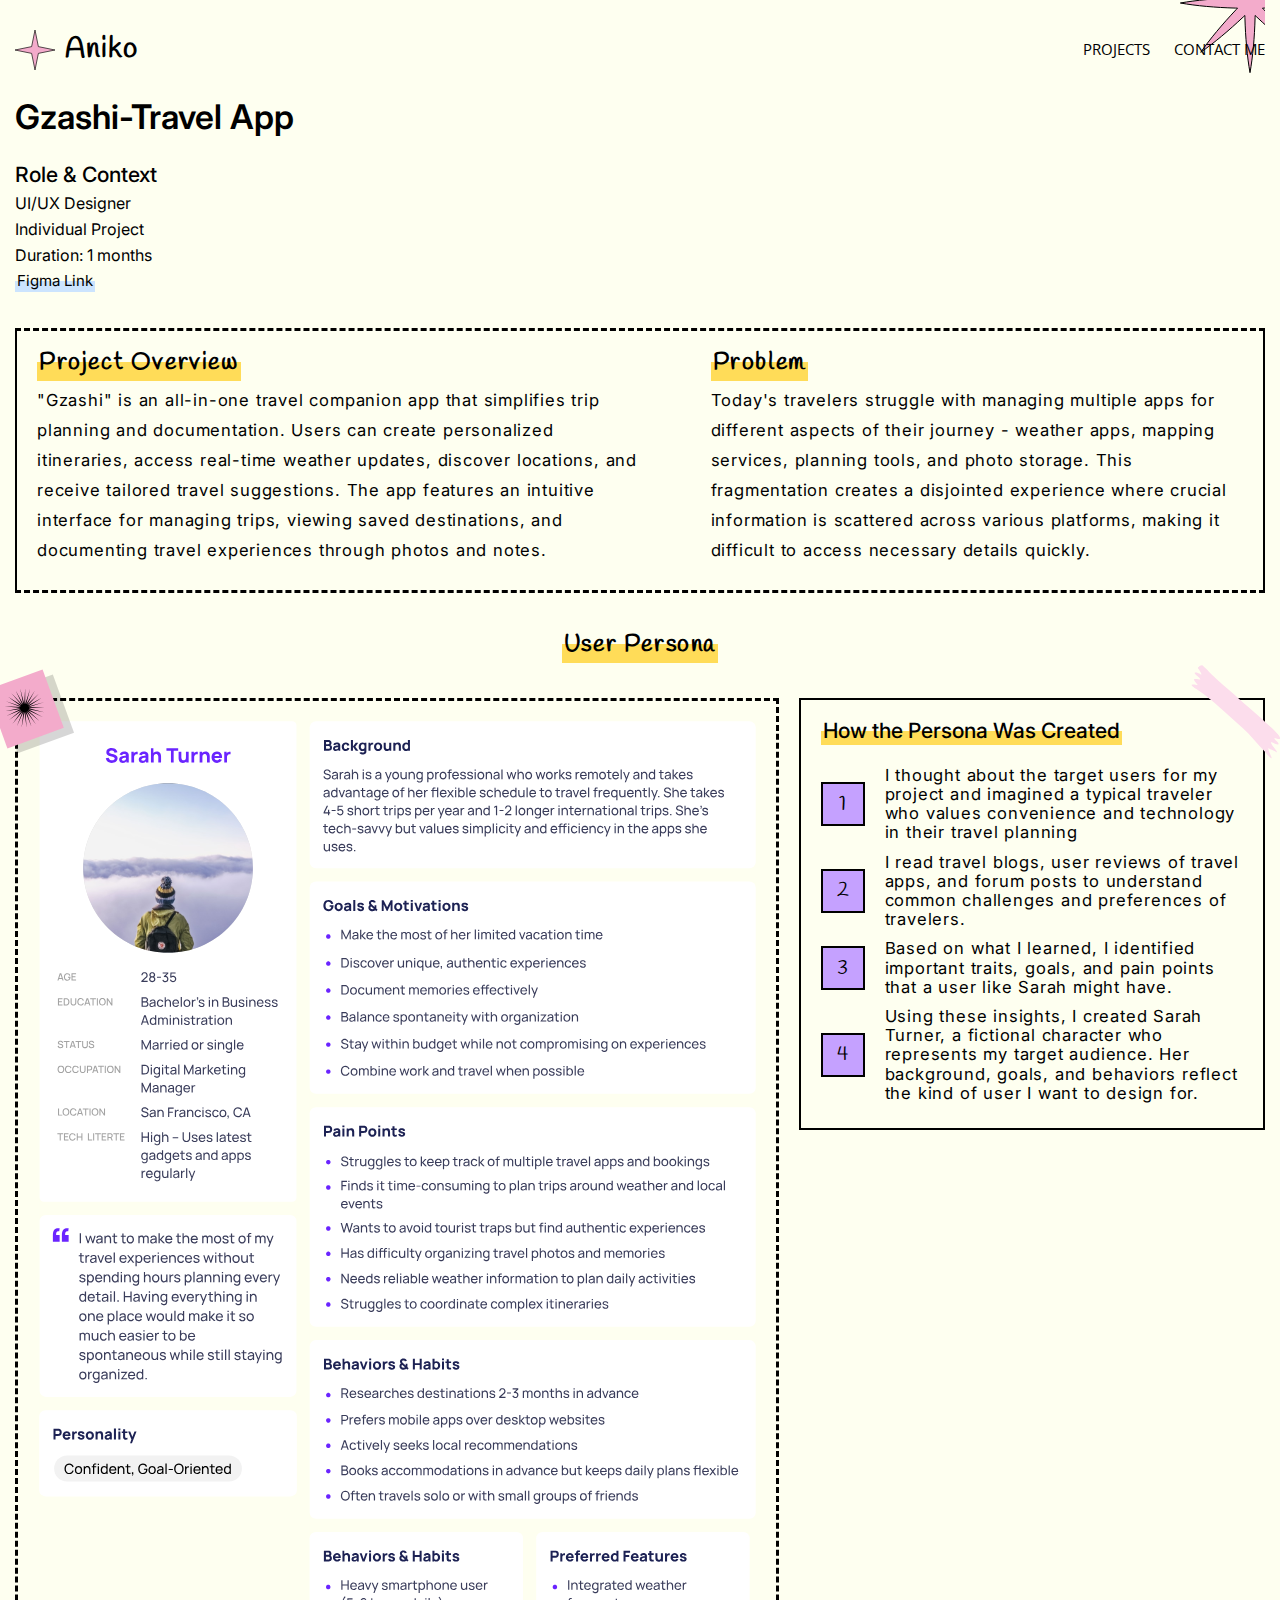
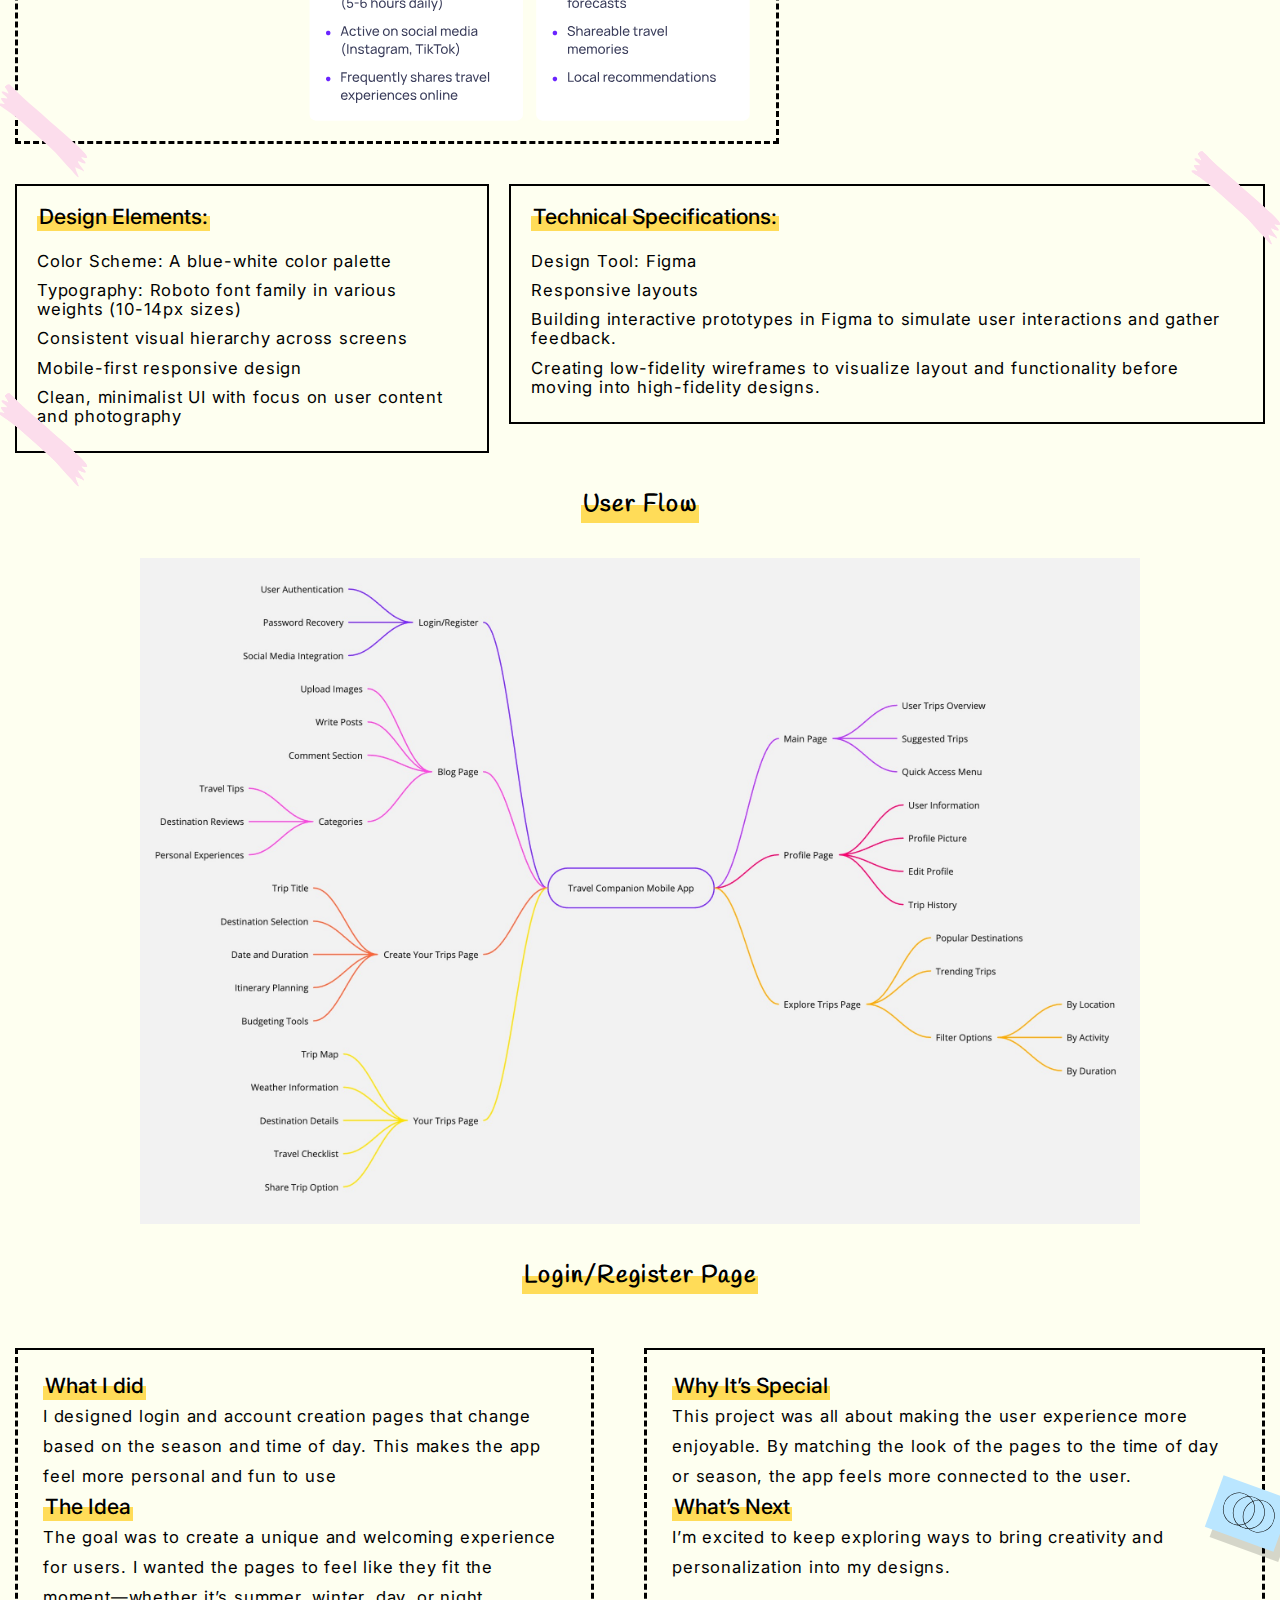
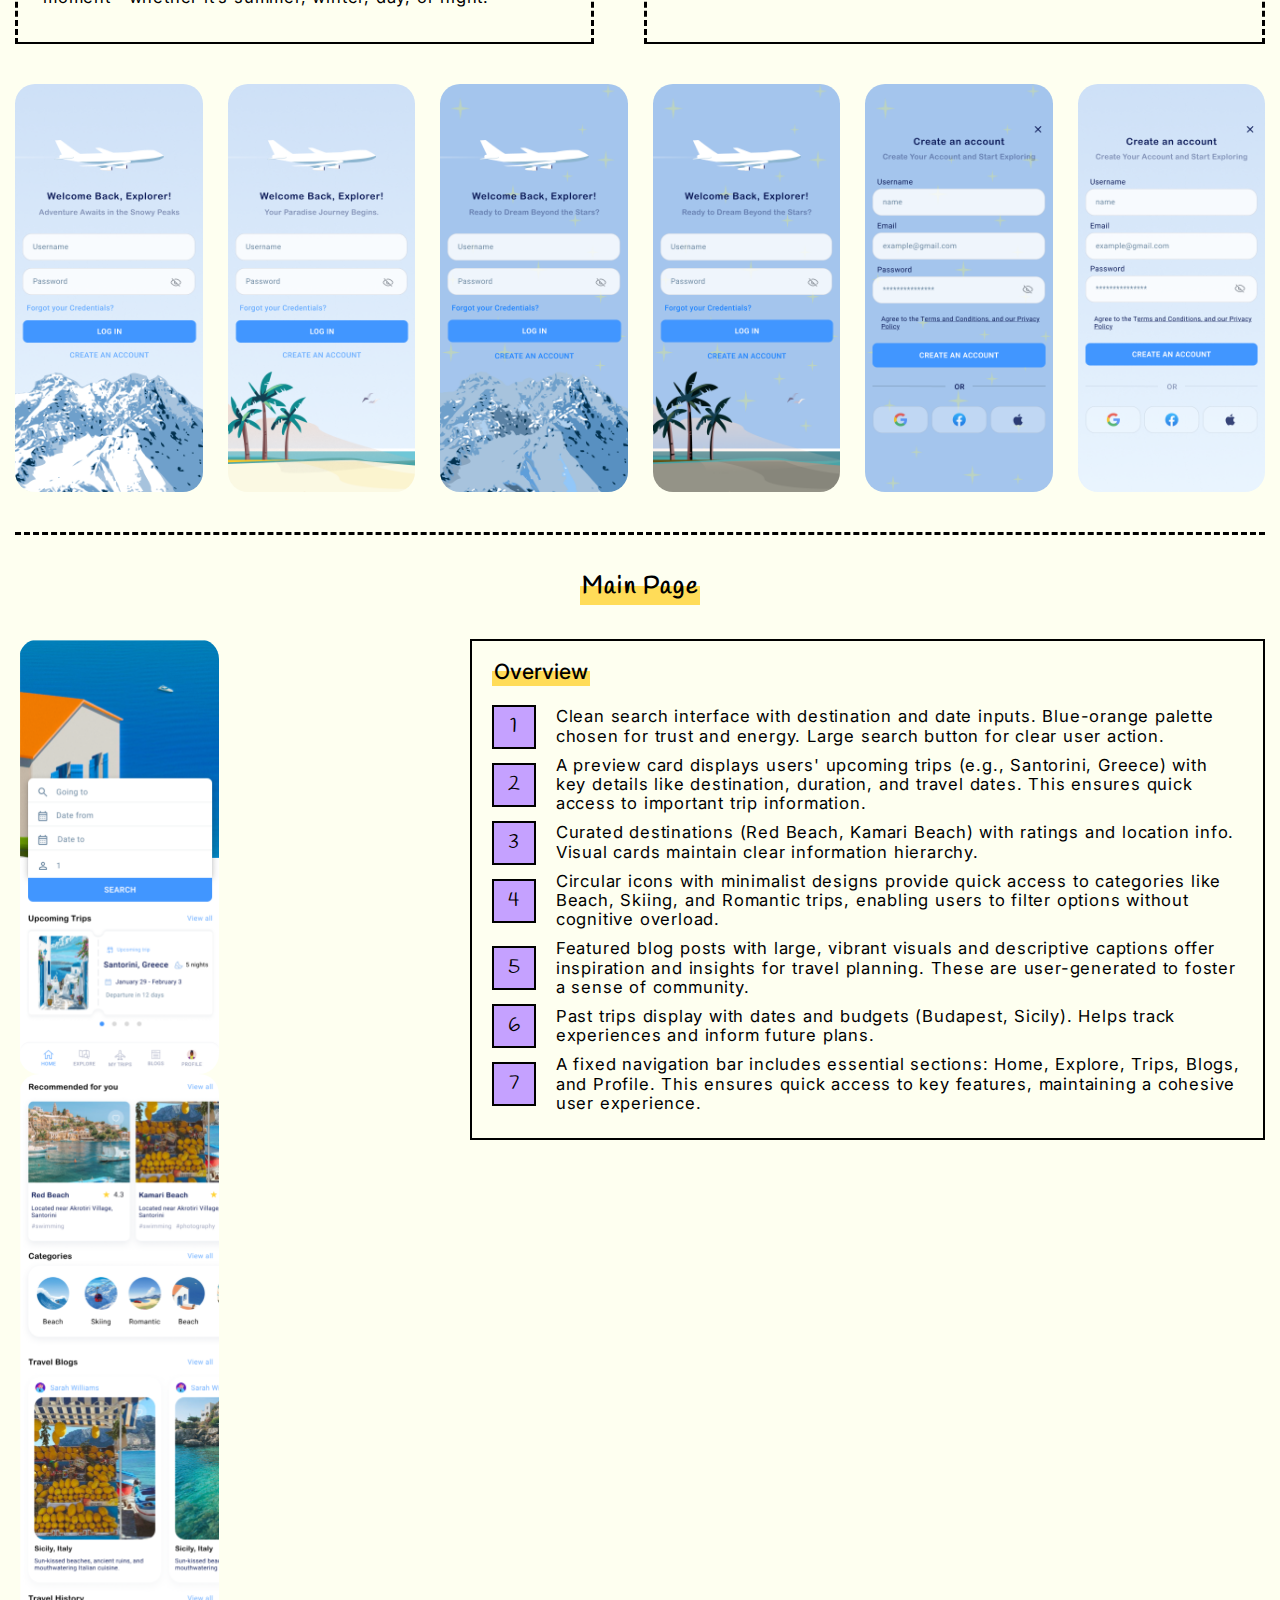
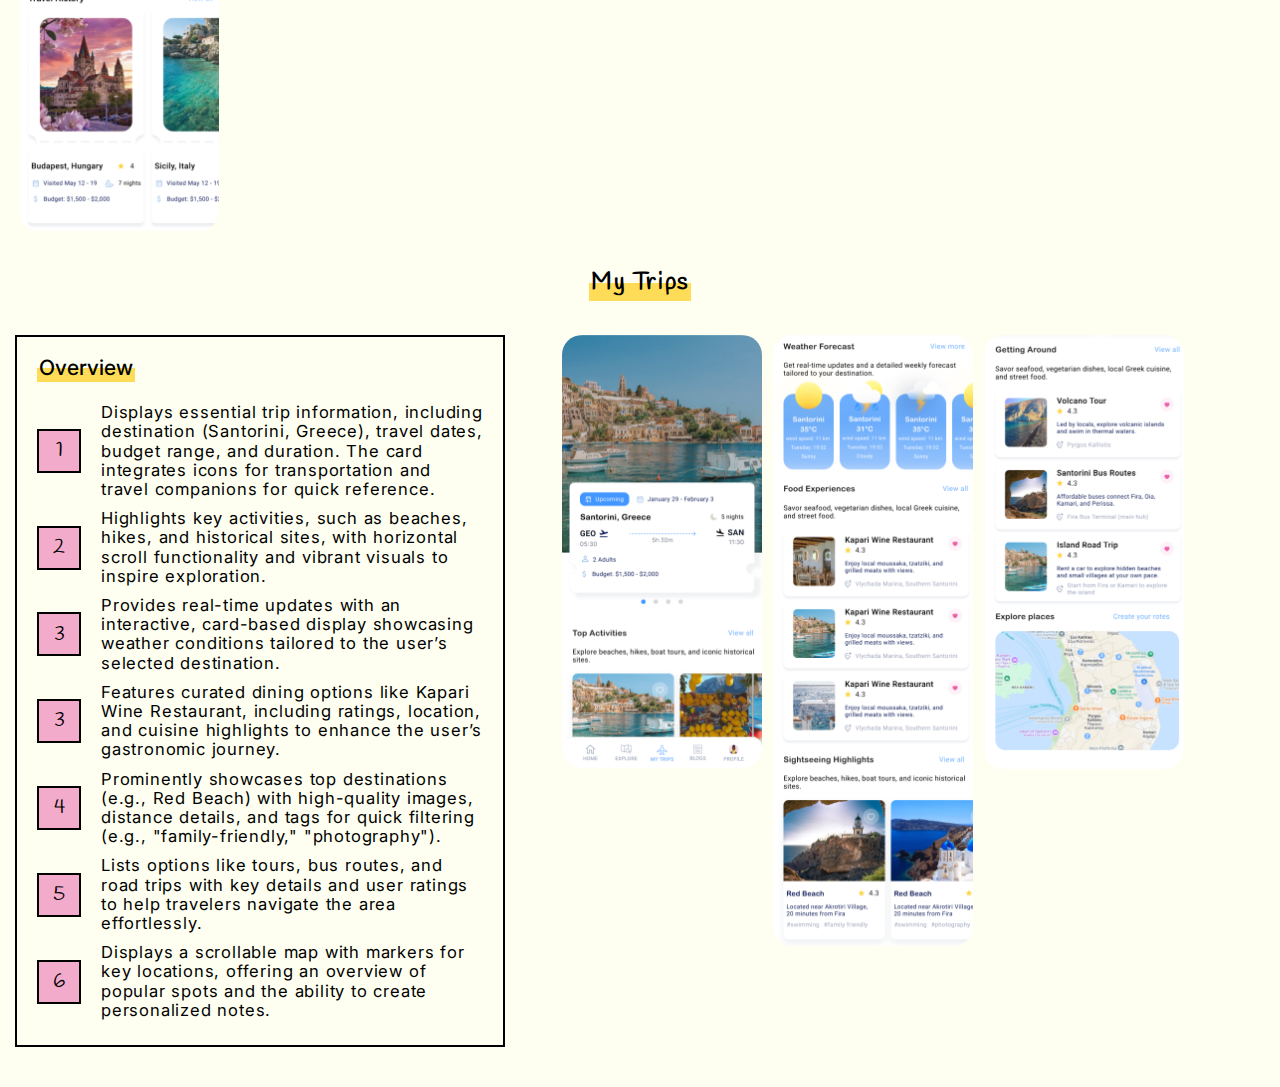
==== commit 918d834a: "update" ====
--- a/travel.html
+++ b/travel.html
@@ -233,19 +233,31 @@
         <h1><mark>User Flow</mark></h1>
       </div>
       <div class="userFlowWrapper">
-        <img src="./img/usersFlow.png" alt="" class="userFlow" />
+        <img src="./img/Userflow.jpg" alt="" class="userFlow" />
+        <!-- <iframe
+          width="768"
+          height="432"
+          src="https://miro.com/app/live-embed/uXjVLyQlem0=/?moveToViewport=3389,2865,1958,1474&embedId=387367037017"
+          frameborder="0"
+          scrolling="no"
+          allow="fullscreen; clipboard-read; clipboard-write"
+          allowfullscreen></iframe> -->
       </div>
       <div class="infoWrapper" style="margin-top: 40px; text-align: center">
-        <h1 style="margin-bottom: 40px"><mark>Login/Main Page</mark></h1>
-        <div class="login">
-          <img src="./img/Loginwinter.png" alt="" />
-          <img src="./img/loginsummer.png" alt="" />
-          <img src="./img/createaccountsummer.png" alt="" />
-          <img src="./img/loginwinternight.png" alt="" />
-          <img src="./img/loginsummernight.png" alt="" />
-          <img src="./img/createaccountwinternight.png" alt="" />
-        </div>
+        <h1 style="margin-bottom: 40px"><mark>Login/Register Page</mark></h1>
         <div class="flex">
+          <div class="iconDiv7">
+            <svg
+              width="53"
+              height="33"
+              viewBox="0 0 53 33"
+              fill="none"
+              xmlns="http://www.w3.org/2000/svg">
+              <path
+                d="M21.22 0.941546C19.5672 0.332987 17.7924 0.0114866 15.9399 0.0114866C7.15467 0.0114866 0 7.40606 0 16.5115C0 25.6169 7.15467 33 15.9399 33C17.7924 33 19.5672 32.667 21.22 32.0699C22.8727 32.6785 24.6476 33 26.5 33C28.3524 33 30.1273 32.667 31.78 32.0699C33.4328 32.6785 35.2076 33 37.0601 33C45.8453 33 53 25.6054 53 16.5C53 7.39457 45.8564 1.47145e-07 37.0601 1.47145e-07C35.2076 1.47145e-07 33.4328 0.33299 31.78 0.930067C30.1273 0.321507 28.3524 1.47145e-07 26.5 1.47145e-07C24.6476 1.47145e-07 22.8727 0.332987 21.22 0.941546ZM15.9399 32.4259C7.45416 32.4259 0.554625 25.2839 0.554625 16.5C0.554625 7.71608 7.45416 0.574113 15.9399 0.574113C17.4929 0.574113 18.9904 0.81524 20.3991 1.26305C14.631 3.74321 10.5712 9.6451 10.5712 16.5C10.5712 23.3549 14.631 29.2568 20.3991 31.737C18.9904 32.1848 17.4929 32.4259 15.9399 32.4259ZM31.8688 16.5C31.8688 11.8038 29.9609 7.55533 26.9104 4.54698C28.3303 3.24948 29.972 2.22756 31.78 1.53862C37.6702 3.77766 41.8742 9.63361 41.8742 16.4885C41.8742 23.3434 37.6591 29.2109 31.78 31.4384C29.972 30.7495 28.3303 29.7276 26.9104 28.4301C29.9609 25.4447 31.8688 21.1962 31.8688 16.5ZM31.3141 16.5C31.3141 21.047 29.4617 25.1576 26.5 28.0626C23.5383 25.1576 21.6859 21.047 21.6859 16.5C21.6859 11.953 23.5383 7.84238 26.5 4.93737C29.4617 7.84238 31.3141 11.953 31.3141 16.5ZM21.1312 16.5C21.1312 21.1962 23.0391 25.4447 26.0896 28.453C24.6697 29.7505 23.028 30.7724 21.22 31.4614C15.3298 29.2223 11.1258 23.3664 11.1258 16.5115C11.1258 9.65658 15.3409 3.78915 21.22 1.56159C23.028 2.25053 24.6697 3.27245 26.0896 4.56994C23.0391 7.55533 21.1312 11.8038 21.1312 16.5ZM26.5 32.4259C24.947 32.4259 23.4496 32.1848 22.0408 31.737C23.6825 31.0251 25.1911 30.0491 26.5 28.8434C27.8089 30.0491 29.3175 31.0365 30.9592 31.737C29.5504 32.1848 28.053 32.4259 26.5 32.4259ZM37.0601 0.574113C45.5458 0.574113 52.4454 7.71608 52.4454 16.5C52.4454 25.2839 45.5458 32.4259 37.0601 32.4259C35.5071 32.4259 34.0096 32.1848 32.6009 31.737C38.369 29.2568 42.4288 23.3549 42.4288 16.5C42.4288 9.6451 38.369 3.74321 32.6009 1.26305C34.0096 0.81524 35.5071 0.574113 37.0601 0.574113ZM26.5 4.15658C25.1911 2.95094 23.6825 1.96347 22.0408 1.26305C23.4496 0.81524 24.947 0.574113 26.5 0.574113C28.053 0.574113 29.5504 0.81524 30.9592 1.26305C29.3175 1.97495 27.8089 2.95094 26.5 4.15658Z"
+                fill="black" />
+            </svg>
+          </div>
           <div class="flexDiv">
             <h4 class="h3"><mark>What I did</mark></h4>
             <p class="m-text">
@@ -274,6 +286,196 @@
             </p>
           </div>
         </div>
+        <div class="login">
+          <img src="./img/Loginwinter.png" alt="" />
+          <img src="./img/loginsummer.png" alt="" />
+          <img src="./img/loginwinternight.png" alt="" />
+          <img src="./img/loginsummernight.png" alt="" />
+          <img src="./img/createaccountwinternight.png" alt="" />
+          <img src="./img/createaccountsummer.png" alt="" />
+        </div>
+      </div>
+
+      <div class="mainPage">
+        <div class="infoWrapper" style="margin-top: 40px; text-align: center">
+          <h1 style="margin-bottom: 40px"><mark>Main Page</mark></h1>
+        </div>
+        <div class="flex">
+          <div class="mainImgWrapper">
+            <img src="./img/main1.png" alt="" />
+            <img src="./img/main2.png" alt="" />
+          </div>
+
+          <div>
+            <div class="personaScenatio">
+              <h3 class="h3" style="margin-bottom: 20px">
+                <mark>Overview </mark>
+              </h3>
+              <div class="jobsList">
+                <div class="number">1</div>
+                <div>
+                  <p class="m-text">
+                    Clean search interface with destination and date inputs.
+                    Blue-orange palette chosen for trust and energy. Large
+                    search button for clear user action.
+                  </p>
+                </div>
+              </div>
+              <div class="jobsList">
+                <div class="number">2</div>
+                <div>
+                  <p class="m-text">
+                    A preview card displays users' upcoming trips (e.g.,
+                    Santorini, Greece) with key details like destination,
+                    duration, and travel dates. This ensures quick access to
+                    important trip information.
+                  </p>
+                </div>
+              </div>
+              <div class="jobsList">
+                <div class="number">3</div>
+                <div>
+                  <p class="m-text">
+                    Curated destinations (Red Beach, Kamari Beach) with ratings
+                    and location info. Visual cards maintain clear information
+                    hierarchy.
+                  </p>
+                </div>
+              </div>
+              <div class="jobsList">
+                <div class="number">4</div>
+                <div>
+                  <p class="m-text">
+                    Circular icons with minimalist designs provide quick access
+                    to categories like Beach, Skiing, and Romantic trips,
+                    enabling users to filter options without cognitive overload.
+                  </p>
+                </div>
+              </div>
+              <div class="jobsList">
+                <div class="number">5</div>
+                <div>
+                  <p class="m-text">
+                    Featured blog posts with large, vibrant visuals and
+                    descriptive captions offer inspiration and insights for
+                    travel planning. These are user-generated to foster a sense
+                    of community.
+                  </p>
+                </div>
+              </div>
+              <div class="jobsList">
+                <div class="number">6</div>
+                <div>
+                  <p class="m-text">
+                    Past trips display with dates and budgets (Budapest,
+                    Sicily). Helps track experiences and inform future plans.
+                  </p>
+                </div>
+              </div>
+              <div class="jobsList">
+                <div class="number">7</div>
+                <div>
+                  <p class="m-text">
+                    A fixed navigation bar includes essential sections: Home,
+                    Explore, Trips, Blogs, and Profile. This ensures quick
+                    access to key features, maintaining a cohesive user
+                    experience.
+                  </p>
+                </div>
+              </div>
+            </div>
+          </div>
+        </div>
+      </div>
+      <div class="mainPage">
+        <div class="infoWrapper" style="margin-top: 40px; text-align: center">
+          <h1 style="margin-bottom: 40px"><mark>My Trips</mark></h1>
+        </div>
+        <div class="flex">
+          <div>
+            <div class="personaScenatio" style="max-width: 560px">
+              <h3 class="h3" style="margin-bottom: 20px">
+                <mark>Overview</mark>
+              </h3>
+              <div class="jobsList">
+                <div class="number number2">1</div>
+                <div>
+                  <p class="m-text">
+                    Displays essential trip information, including destination
+                    (Santorini, Greece), travel dates, budget range, and
+                    duration. The card integrates icons for transportation and
+                    travel companions for quick reference.
+                  </p>
+                </div>
+              </div>
+              <div class="jobsList">
+                <div class="number number2">2</div>
+                <div>
+                  <p class="m-text">
+                    Highlights key activities, such as beaches, hikes, and
+                    historical sites, with horizontal scroll functionality and
+                    vibrant visuals to inspire exploration.
+                  </p>
+                </div>
+              </div>
+              <div class="jobsList">
+                <div class="number number2">3</div>
+                <div>
+                  <p class="m-text">
+                    Provides real-time updates with an interactive, card-based
+                    display showcasing weather conditions tailored to the user’s
+                    selected destination.
+                  </p>
+                </div>
+              </div>
+              <div class="jobsList">
+                <div class="number number2">3</div>
+                <div>
+                  <p class="m-text">
+                    Features curated dining options like Kapari Wine Restaurant,
+                    including ratings, location, and cuisine highlights to
+                    enhance the user’s gastronomic journey.
+                  </p>
+                </div>
+              </div>
+              <div class="jobsList">
+                <div class="number number2">4</div>
+                <div>
+                  <p class="m-text">
+                    Prominently showcases top destinations (e.g., Red Beach)
+                    with high-quality images, distance details, and tags for
+                    quick filtering (e.g., "family-friendly," "photography").
+                  </p>
+                </div>
+              </div>
+              <div class="jobsList">
+                <div class="number number2">5</div>
+                <div>
+                  <p class="m-text">
+                    Lists options like tours, bus routes, and road trips with
+                    key details and user ratings to help travelers navigate the
+                    area effortlessly.
+                  </p>
+                </div>
+              </div>
+              <div class="jobsList">
+                <div class="number number2">6</div>
+                <div>
+                  <p class="m-text">
+                    Displays a scrollable map with markers for key locations,
+                    offering an overview of popular spots and the ability to
+                    create personalized notes.
+                  </p>
+                </div>
+              </div>
+            </div>
+          </div>
+          <div class="mainImgWrapper">
+            <img src="./img/trips1.png" alt="" />
+            <img src="./img/trips2.png" alt="" />
+            <img src="./img/trips3.png" alt="" />
+          </div>
+        </div>
       </div>
     </div>
   </body>
--- a/travel.css
+++ b/travel.css
@@ -54,6 +54,7 @@
   position: relative;
   justify-content: center;
 }
+
 .personaScenatio {
   border: 2px solid black;
   height: fit-content;
@@ -68,13 +69,15 @@
 
 .userFlow {
   text-align: center;
-  width: 800px;
+  width: 1000px;
 }
 .login {
   display: flex;
   gap: 2%;
   justify-content: center;
-  margin-bottom: 20px;
+  margin-top: 40px;
+  border-bottom: 3px dashed black;
+  padding-bottom: 40px;
   /* border: 3px dashed black;
   border-right: 5px solid black;
   border-bottom: 5px solid black; */
@@ -82,6 +85,7 @@
 .flex {
   display: flex;
   gap: 4%;
+  position: relative;
 }
 .login img {
   width: 15%;
@@ -97,6 +101,22 @@
   border-left: 3px dashed black;
   border-right: 3px dashed black;
   padding: 2%;
+}
+.mainPage img {
+  width: 200px;
+  vertical-align: top;
+  margin-left: 1%;
+}
+.mainImgWrapper {
+  width: 70%;
+}
+
+.mainImgWrapper img {
+  border-radius: 20px;
+}
+.flexColumn {
+  display: flex;
+  flex-direction: column;
 }
 @media (max-width: 1000px) {
   .infoContainer,
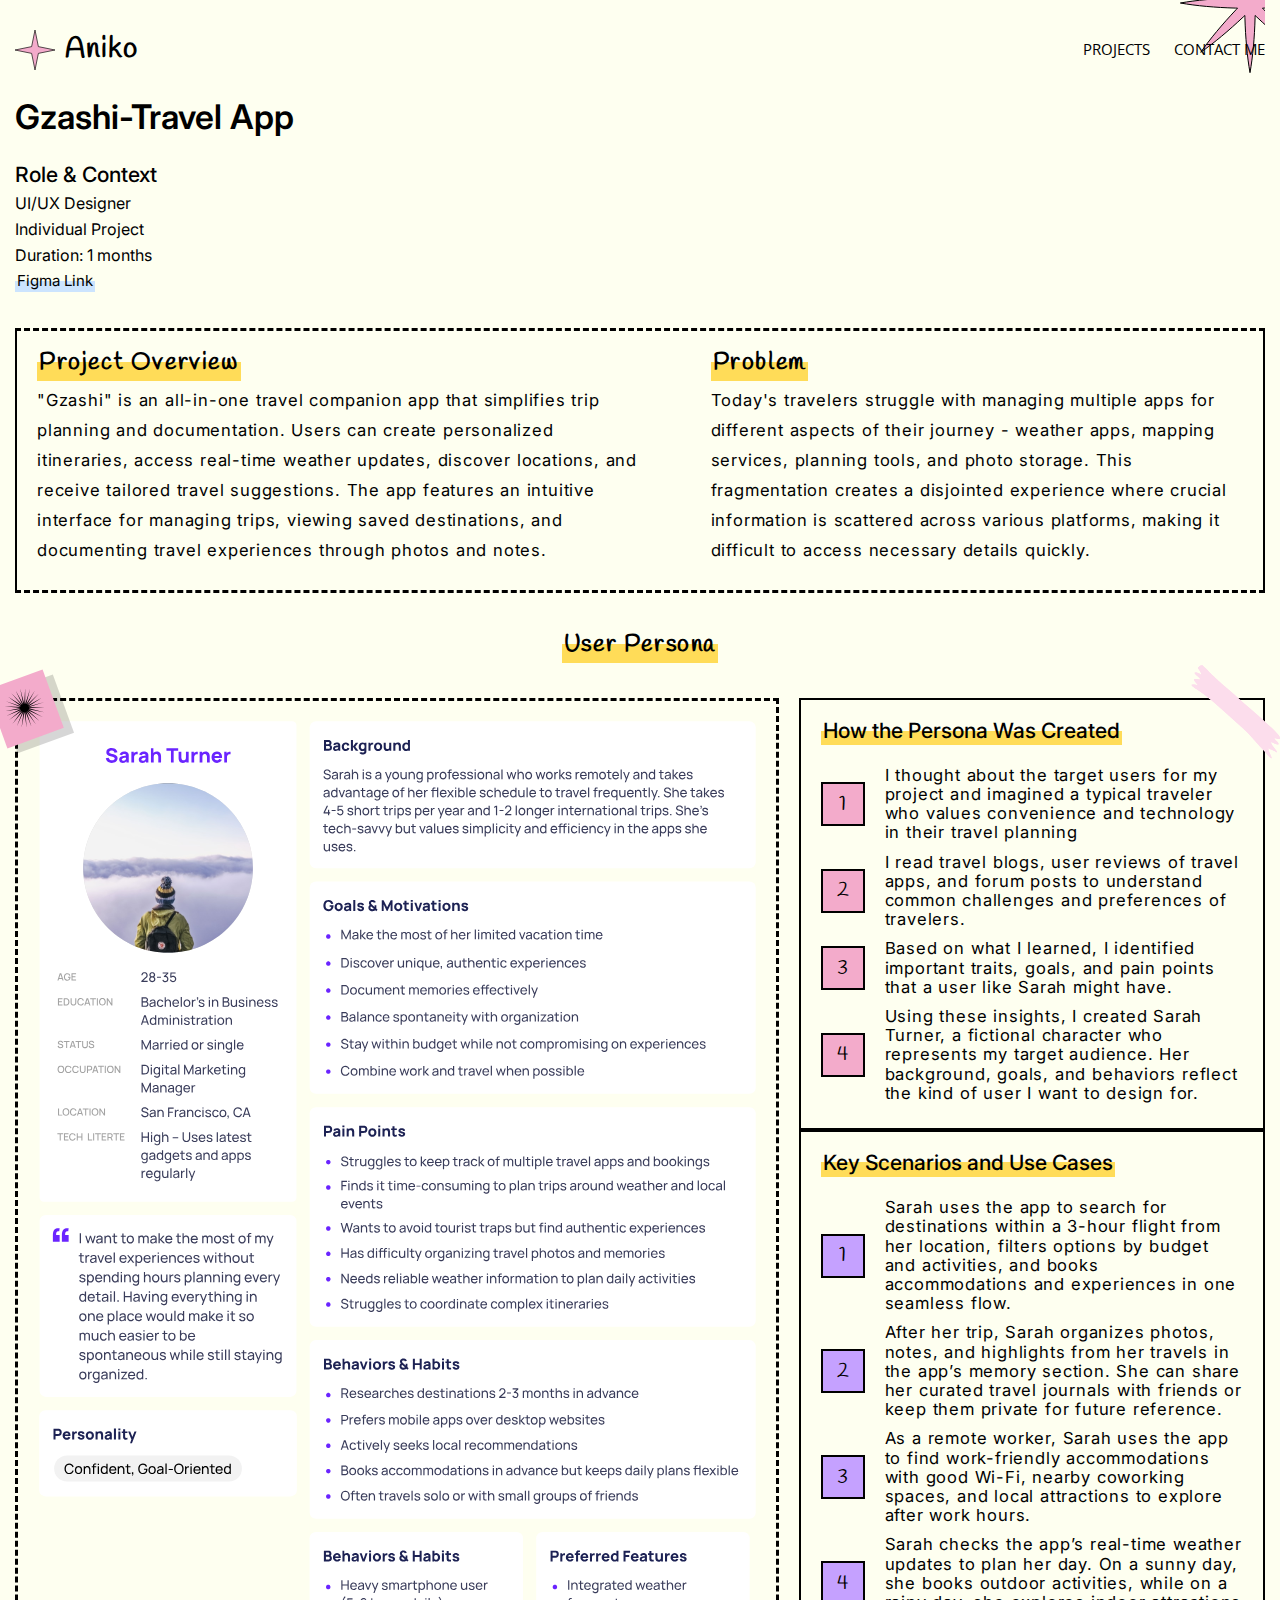
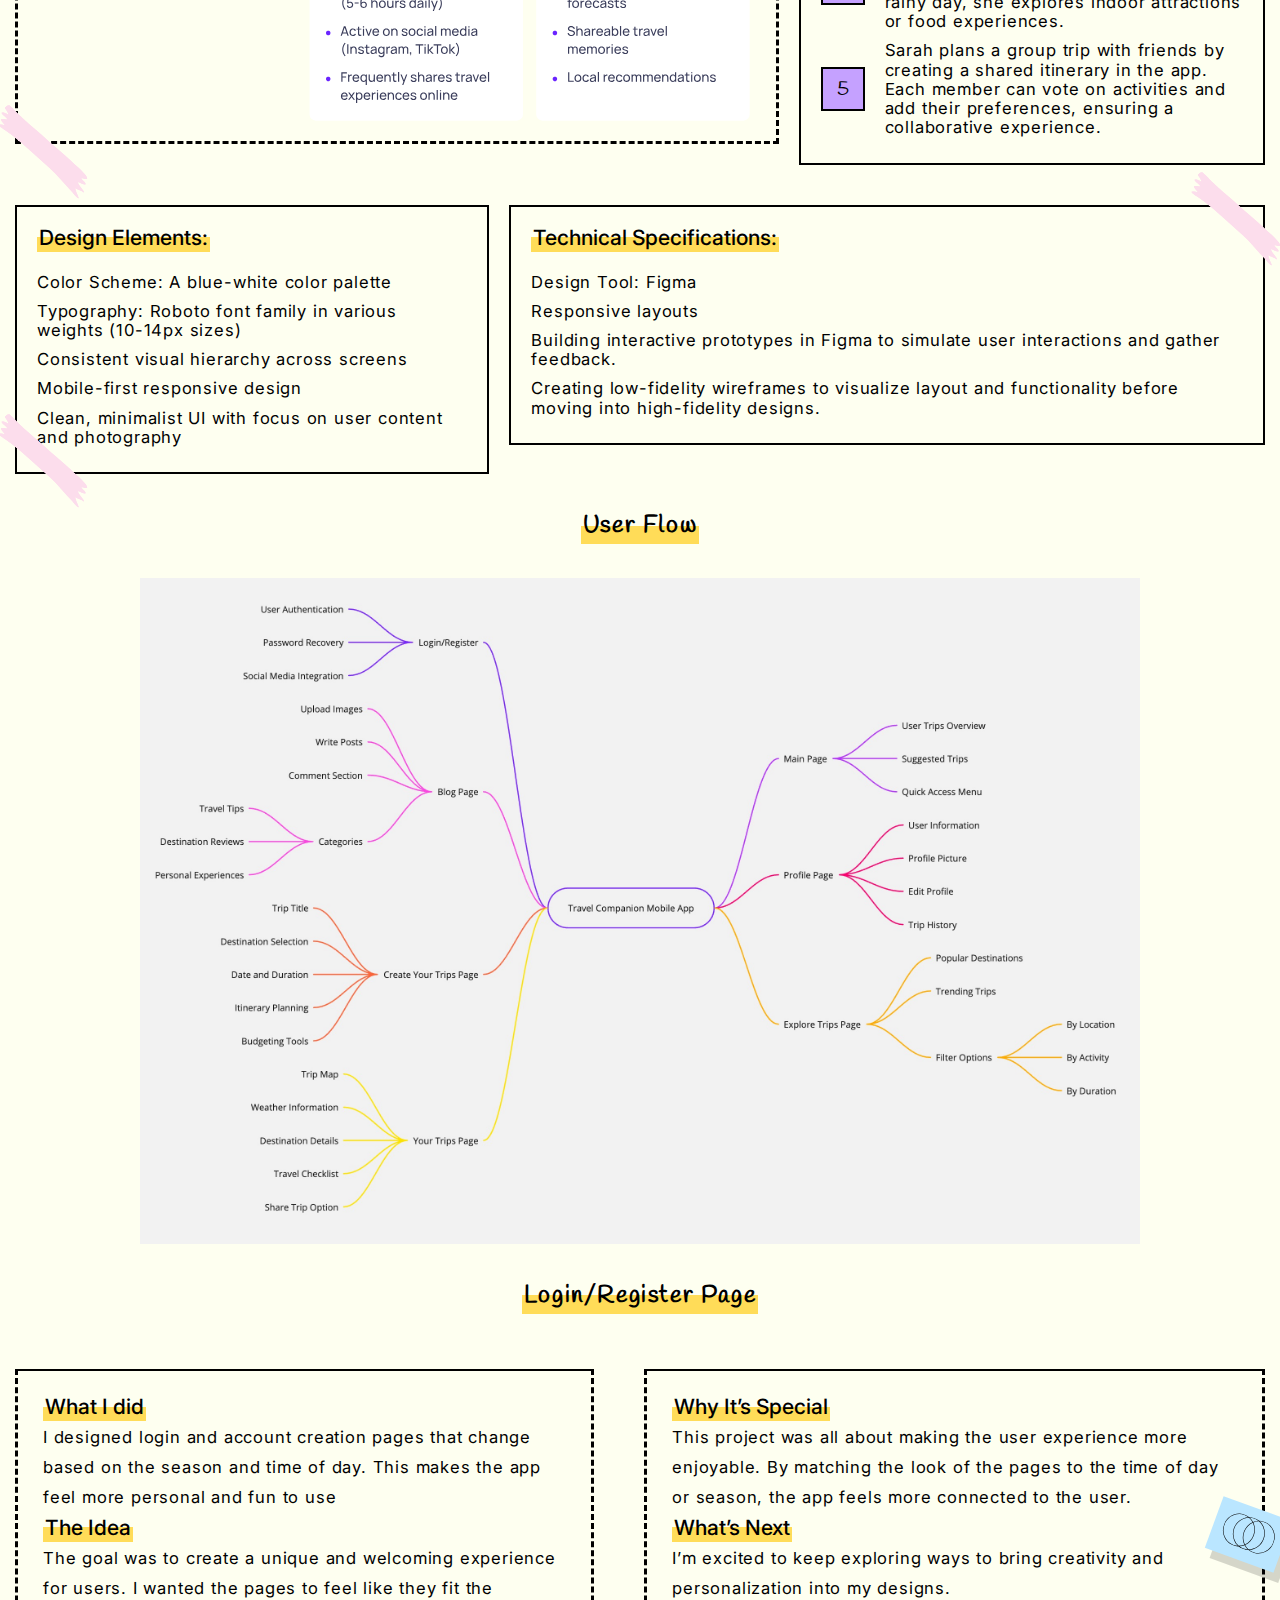
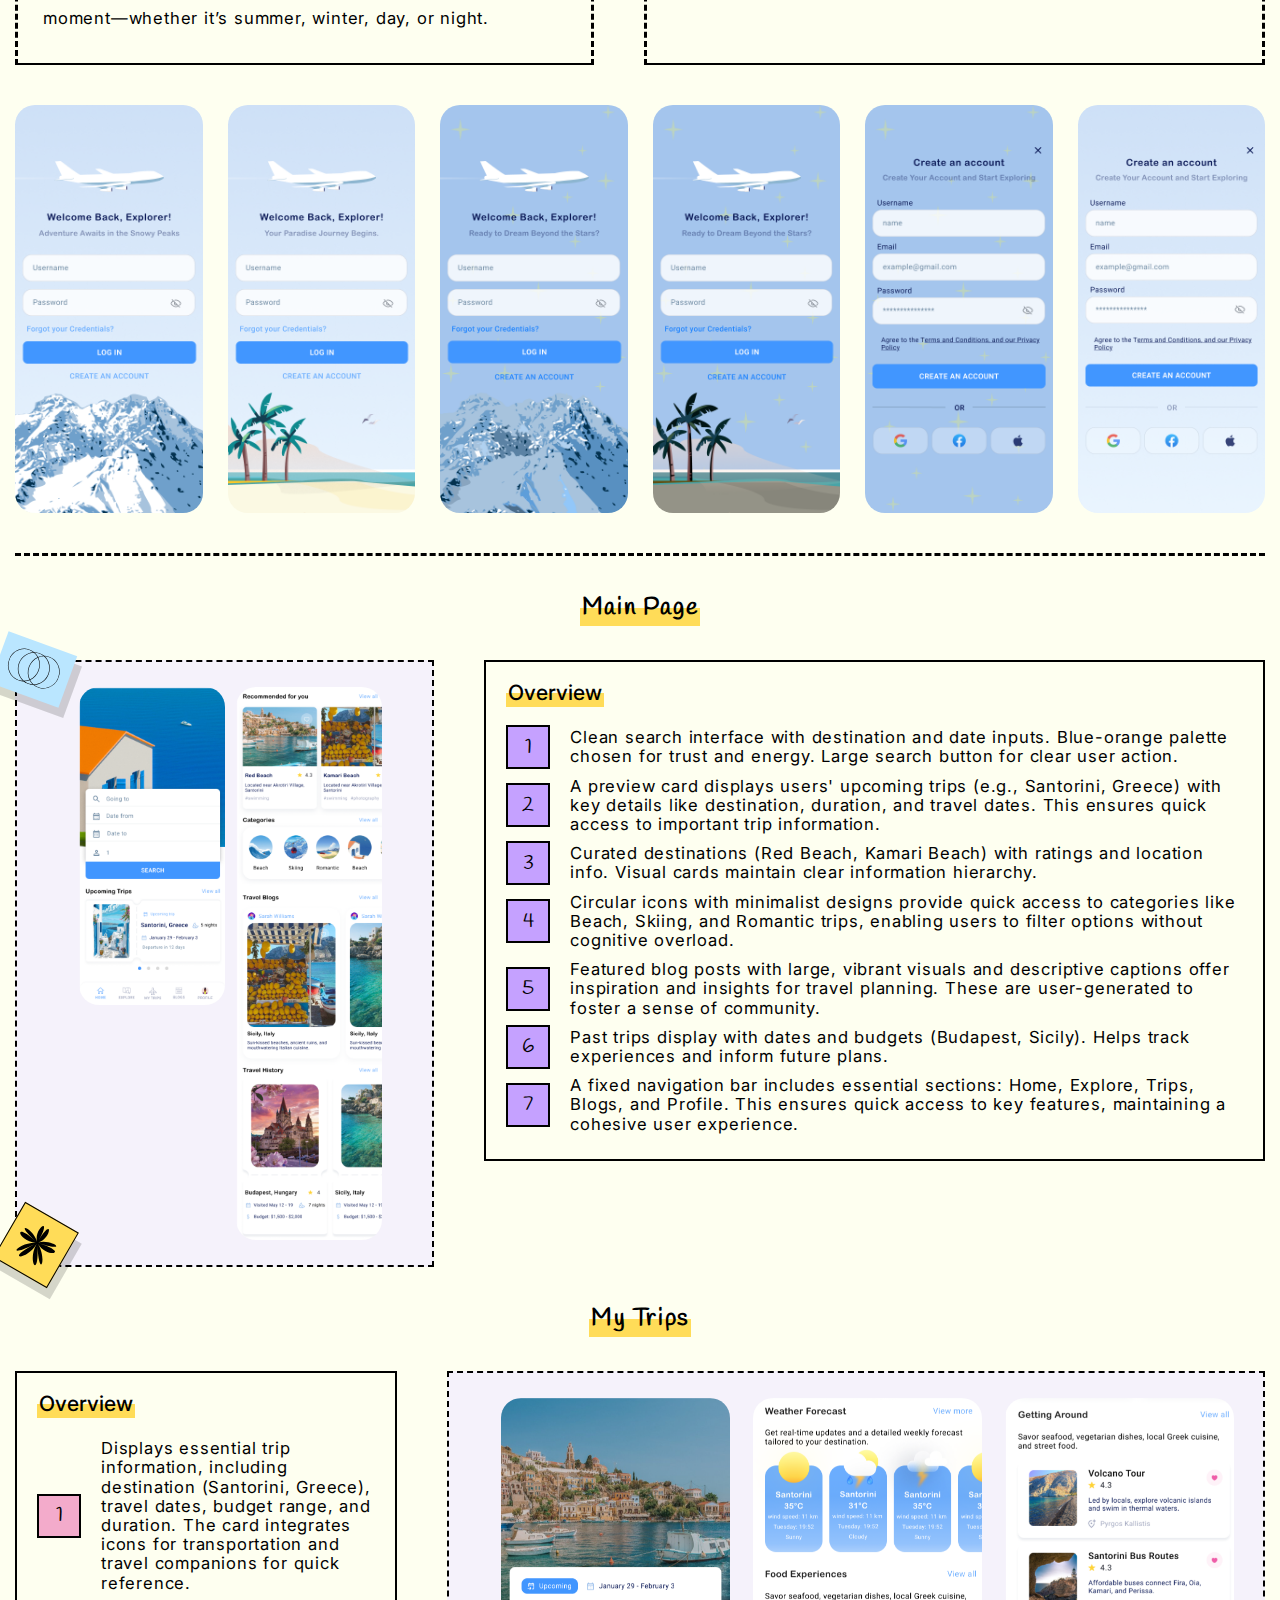
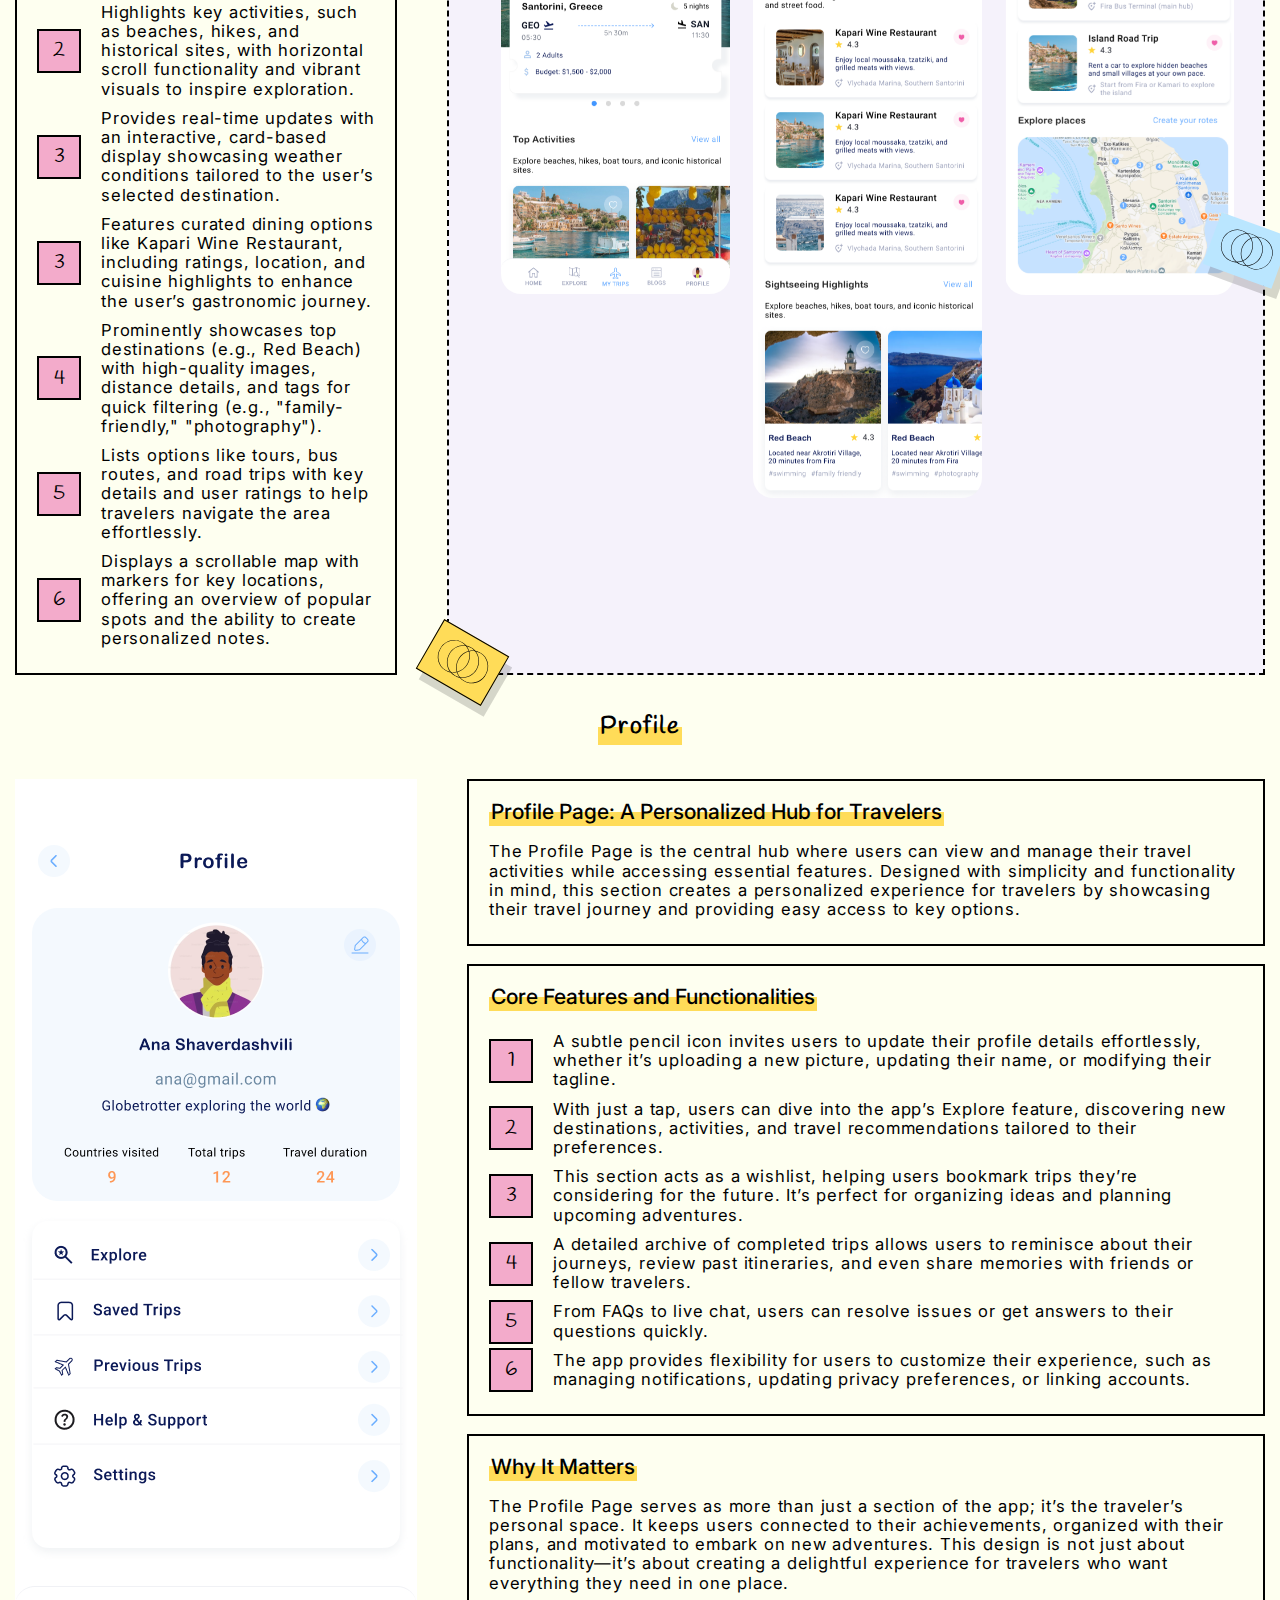
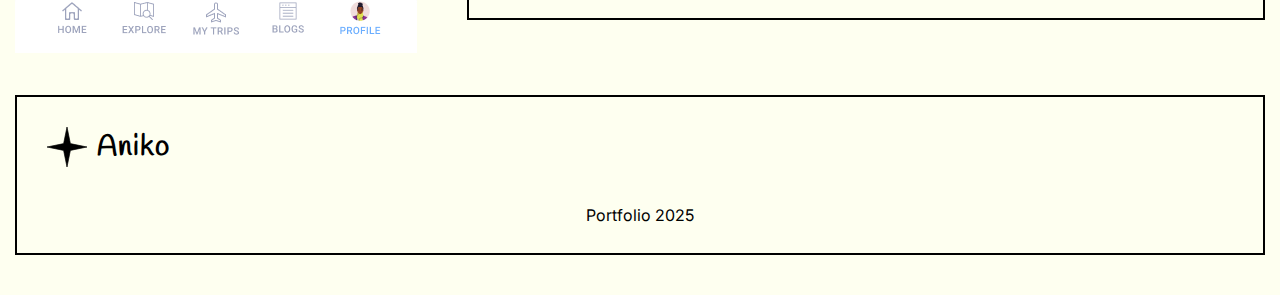
==== commit 0343fa50: "finish" ====
--- a/travel.html
+++ b/travel.html
@@ -107,50 +107,112 @@
         <div class="iconDiv8">
           <img src="./img/icon8.svg" alt="" />
         </div>
-        <div class="personaScenatio">
-          <img src="img/tape.svg" alt="" class="tape" />
-          <img src="img/tape.svg" alt="" class="tape2" />
-          <h3 class="h3" style="margin-bottom: 20px">
-            <mark>How the Persona Was Created</mark>
-          </h3>
-          <div class="jobsList">
-            <div class="number">1</div>
-            <div>
-              <p class="m-text">
-                I thought about the target users for my project and imagined a
-                typical traveler who values convenience and technology in their
-                travel planning
-              </p>
-            </div>
-          </div>
-          <div class="jobsList">
-            <div class="number">2</div>
-            <div>
-              <p class="m-text">
-                I read travel blogs, user reviews of travel apps, and forum
-                posts to understand common challenges and preferences of
-                travelers.
-              </p>
-            </div>
-          </div>
-          <div class="jobsList">
-            <div class="number">3</div>
-            <div>
-              <p class="m-text">
-                Based on what I learned, I identified important traits, goals,
-                and pain points that a user like Sarah might have.
-              </p>
-            </div>
-          </div>
-          <div class="jobsList">
-            <div class="number">4</div>
-            <div>
-              <p class="m-text">
-                Using these insights, I created Sarah Turner, a fictional
-                character who represents my target audience. Her background,
-                goals, and behaviors reflect the kind of user I want to design
-                for.
-              </p>
+        <div class="flexColumn">
+          <div class="personaScenatio">
+            <img src="img/tape.svg" alt="" class="tape" />
+            <img src="img/tape.svg" alt="" class="tape2" />
+            <h3 class="h3" style="margin-bottom: 20px">
+              <mark>How the Persona Was Created</mark>
+            </h3>
+            <div class="jobsList">
+              <div class="number number2">1</div>
+              <div>
+                <p class="m-text">
+                  I thought about the target users for my project and imagined a
+                  typical traveler who values convenience and technology in
+                  their travel planning
+                </p>
+              </div>
+            </div>
+            <div class="jobsList">
+              <div class="number number2">2</div>
+              <div>
+                <p class="m-text">
+                  I read travel blogs, user reviews of travel apps, and forum
+                  posts to understand common challenges and preferences of
+                  travelers.
+                </p>
+              </div>
+            </div>
+            <div class="jobsList">
+              <div class="number number2">3</div>
+              <div>
+                <p class="m-text">
+                  Based on what I learned, I identified important traits, goals,
+                  and pain points that a user like Sarah might have.
+                </p>
+              </div>
+            </div>
+            <div class="jobsList">
+              <div class="number number2">4</div>
+              <div>
+                <p class="m-text">
+                  Using these insights, I created Sarah Turner, a fictional
+                  character who represents my target audience. Her background,
+                  goals, and behaviors reflect the kind of user I want to design
+                  for.
+                </p>
+              </div>
+            </div>
+          </div>
+          <div class="personaScenatio">
+            <img src="img/tape.svg" alt="" class="tape" />
+            <img src="img/tape.svg" alt="" class="tape2" />
+            <h3 class="h3" style="margin-bottom: 20px">
+              <mark>Key Scenarios and Use Cases </mark>
+            </h3>
+            <div class="jobsList">
+              <div class="number">1</div>
+              <div>
+                <p class="m-text">
+                  Sarah uses the app to search for destinations within a 3-hour
+                  flight from her location, filters options by budget and
+                  activities, and books accommodations and experiences in one
+                  seamless flow.
+                </p>
+              </div>
+            </div>
+            <div class="jobsList">
+              <div class="number">2</div>
+              <div>
+                <p class="m-text">
+                  After her trip, Sarah organizes photos, notes, and highlights
+                  from her travels in the app’s memory section. She can share
+                  her curated travel journals with friends or keep them private
+                  for future reference.
+                </p>
+              </div>
+            </div>
+            <div class="jobsList">
+              <div class="number">3</div>
+              <div>
+                <p class="m-text">
+                  As a remote worker, Sarah uses the app to find work-friendly
+                  accommodations with good Wi-Fi, nearby coworking spaces, and
+                  local attractions to explore after work hours.
+                </p>
+              </div>
+            </div>
+            <div class="jobsList">
+              <div class="number">4</div>
+              <div>
+                <p class="m-text">
+                  Sarah checks the app’s real-time weather updates to plan her
+                  day. On a sunny day, she books outdoor activities, while on a
+                  rainy day, she explores indoor attractions or food
+                  experiences.
+                </p>
+              </div>
+            </div>
+            <div class="jobsList">
+              <div class="number">5</div>
+              <div>
+                <p class="m-text">
+                  Sarah plans a group trip with friends by creating a shared
+                  itinerary in the app. Each member can vote on activities and
+                  add their preferences, ensuring a collaborative experience.
+                </p>
+              </div>
             </div>
           </div>
         </div>
@@ -302,8 +364,32 @@
         </div>
         <div class="flex">
           <div class="mainImgWrapper">
-            <img src="./img/main1.png" alt="" />
-            <img src="./img/main2.png" alt="" />
+            <div class="iconDiv">
+              <svg
+                width="53"
+                height="33"
+                viewBox="0 0 53 33"
+                fill="none"
+                xmlns="http://www.w3.org/2000/svg">
+                <path
+                  d="M21.22 0.941546C19.5672 0.332987 17.7924 0.0114866 15.9399 0.0114866C7.15467 0.0114866 0 7.40606 0 16.5115C0 25.6169 7.15467 33 15.9399 33C17.7924 33 19.5672 32.667 21.22 32.0699C22.8727 32.6785 24.6476 33 26.5 33C28.3524 33 30.1273 32.667 31.78 32.0699C33.4328 32.6785 35.2076 33 37.0601 33C45.8453 33 53 25.6054 53 16.5C53 7.39457 45.8564 1.47145e-07 37.0601 1.47145e-07C35.2076 1.47145e-07 33.4328 0.33299 31.78 0.930067C30.1273 0.321507 28.3524 1.47145e-07 26.5 1.47145e-07C24.6476 1.47145e-07 22.8727 0.332987 21.22 0.941546ZM15.9399 32.4259C7.45416 32.4259 0.554625 25.2839 0.554625 16.5C0.554625 7.71608 7.45416 0.574113 15.9399 0.574113C17.4929 0.574113 18.9904 0.81524 20.3991 1.26305C14.631 3.74321 10.5712 9.6451 10.5712 16.5C10.5712 23.3549 14.631 29.2568 20.3991 31.737C18.9904 32.1848 17.4929 32.4259 15.9399 32.4259ZM31.8688 16.5C31.8688 11.8038 29.9609 7.55533 26.9104 4.54698C28.3303 3.24948 29.972 2.22756 31.78 1.53862C37.6702 3.77766 41.8742 9.63361 41.8742 16.4885C41.8742 23.3434 37.6591 29.2109 31.78 31.4384C29.972 30.7495 28.3303 29.7276 26.9104 28.4301C29.9609 25.4447 31.8688 21.1962 31.8688 16.5ZM31.3141 16.5C31.3141 21.047 29.4617 25.1576 26.5 28.0626C23.5383 25.1576 21.6859 21.047 21.6859 16.5C21.6859 11.953 23.5383 7.84238 26.5 4.93737C29.4617 7.84238 31.3141 11.953 31.3141 16.5ZM21.1312 16.5C21.1312 21.1962 23.0391 25.4447 26.0896 28.453C24.6697 29.7505 23.028 30.7724 21.22 31.4614C15.3298 29.2223 11.1258 23.3664 11.1258 16.5115C11.1258 9.65658 15.3409 3.78915 21.22 1.56159C23.028 2.25053 24.6697 3.27245 26.0896 4.56994C23.0391 7.55533 21.1312 11.8038 21.1312 16.5ZM26.5 32.4259C24.947 32.4259 23.4496 32.1848 22.0408 31.737C23.6825 31.0251 25.1911 30.0491 26.5 28.8434C27.8089 30.0491 29.3175 31.0365 30.9592 31.737C29.5504 32.1848 28.053 32.4259 26.5 32.4259ZM37.0601 0.574113C45.5458 0.574113 52.4454 7.71608 52.4454 16.5C52.4454 25.2839 45.5458 32.4259 37.0601 32.4259C35.5071 32.4259 34.0096 32.1848 32.6009 31.737C38.369 29.2568 42.4288 23.3549 42.4288 16.5C42.4288 9.6451 38.369 3.74321 32.6009 1.26305C34.0096 0.81524 35.5071 0.574113 37.0601 0.574113ZM26.5 4.15658C25.1911 2.95094 23.6825 1.96347 22.0408 1.26305C23.4496 0.81524 24.947 0.574113 26.5 0.574113C28.053 0.574113 29.5504 0.81524 30.9592 1.26305C29.3175 1.97495 27.8089 2.95094 26.5 4.15658Z"
+                  fill="black" />
+              </svg>
+            </div>
+            <div class="iconDiv11">
+              <svg
+                width="40"
+                height="40"
+                viewBox="0 0 131 125"
+                fill="none"
+                xmlns="http://www.w3.org/2000/svg">
+                <path
+                  d="M73.1788 55.731C175.844 32.6958 99.6015 21.6302 67.8755 54.9518C99.6015 21.6302 65.5047 -47.413 65.5047 50.1515C65.5047 -47.413 31.4079 21.6302 63.1338 54.9518C31.4079 21.6302 -44.8343 32.6958 57.8305 55.731C-44.8343 32.6958 10.3196 86.4342 61.6676 59.4715C10.3508 86.4342 -2.68897 162.304 60.7629 64.7394C-2.68897 162.304 65.5047 126.489 65.5047 62.2457C65.5047 126.489 133.698 162.304 70.2464 64.7394C133.698 162.304 120.659 86.4342 69.3417 59.4715C120.659 86.4342 175.844 32.6958 73.1788 55.731Z"
+                  fill="black" />
+              </svg>
+            </div>
+            <img src="./img/main1.png" alt="" class="mainImg" />
+            <img src="./img/main2.png" alt="" class="mainImg" />
           </div>
 
           <div>
@@ -471,12 +557,153 @@
             </div>
           </div>
           <div class="mainImgWrapper">
+            <div class="iconDiv11">
+              <svg
+                width="53"
+                height="33"
+                viewBox="0 0 53 33"
+                fill="none"
+                xmlns="http://www.w3.org/2000/svg">
+                <path
+                  d="M21.22 0.941546C19.5672 0.332987 17.7924 0.0114866 15.9399 0.0114866C7.15467 0.0114866 0 7.40606 0 16.5115C0 25.6169 7.15467 33 15.9399 33C17.7924 33 19.5672 32.667 21.22 32.0699C22.8727 32.6785 24.6476 33 26.5 33C28.3524 33 30.1273 32.667 31.78 32.0699C33.4328 32.6785 35.2076 33 37.0601 33C45.8453 33 53 25.6054 53 16.5C53 7.39457 45.8564 1.47145e-07 37.0601 1.47145e-07C35.2076 1.47145e-07 33.4328 0.33299 31.78 0.930067C30.1273 0.321507 28.3524 1.47145e-07 26.5 1.47145e-07C24.6476 1.47145e-07 22.8727 0.332987 21.22 0.941546ZM15.9399 32.4259C7.45416 32.4259 0.554625 25.2839 0.554625 16.5C0.554625 7.71608 7.45416 0.574113 15.9399 0.574113C17.4929 0.574113 18.9904 0.81524 20.3991 1.26305C14.631 3.74321 10.5712 9.6451 10.5712 16.5C10.5712 23.3549 14.631 29.2568 20.3991 31.737C18.9904 32.1848 17.4929 32.4259 15.9399 32.4259ZM31.8688 16.5C31.8688 11.8038 29.9609 7.55533 26.9104 4.54698C28.3303 3.24948 29.972 2.22756 31.78 1.53862C37.6702 3.77766 41.8742 9.63361 41.8742 16.4885C41.8742 23.3434 37.6591 29.2109 31.78 31.4384C29.972 30.7495 28.3303 29.7276 26.9104 28.4301C29.9609 25.4447 31.8688 21.1962 31.8688 16.5ZM31.3141 16.5C31.3141 21.047 29.4617 25.1576 26.5 28.0626C23.5383 25.1576 21.6859 21.047 21.6859 16.5C21.6859 11.953 23.5383 7.84238 26.5 4.93737C29.4617 7.84238 31.3141 11.953 31.3141 16.5ZM21.1312 16.5C21.1312 21.1962 23.0391 25.4447 26.0896 28.453C24.6697 29.7505 23.028 30.7724 21.22 31.4614C15.3298 29.2223 11.1258 23.3664 11.1258 16.5115C11.1258 9.65658 15.3409 3.78915 21.22 1.56159C23.028 2.25053 24.6697 3.27245 26.0896 4.56994C23.0391 7.55533 21.1312 11.8038 21.1312 16.5ZM26.5 32.4259C24.947 32.4259 23.4496 32.1848 22.0408 31.737C23.6825 31.0251 25.1911 30.0491 26.5 28.8434C27.8089 30.0491 29.3175 31.0365 30.9592 31.737C29.5504 32.1848 28.053 32.4259 26.5 32.4259ZM37.0601 0.574113C45.5458 0.574113 52.4454 7.71608 52.4454 16.5C52.4454 25.2839 45.5458 32.4259 37.0601 32.4259C35.5071 32.4259 34.0096 32.1848 32.6009 31.737C38.369 29.2568 42.4288 23.3549 42.4288 16.5C42.4288 9.6451 38.369 3.74321 32.6009 1.26305C34.0096 0.81524 35.5071 0.574113 37.0601 0.574113ZM26.5 4.15658C25.1911 2.95094 23.6825 1.96347 22.0408 1.26305C23.4496 0.81524 24.947 0.574113 26.5 0.574113C28.053 0.574113 29.5504 0.81524 30.9592 1.26305C29.3175 1.97495 27.8089 2.95094 26.5 4.15658Z"
+                  fill="black" />
+              </svg>
+            </div>
+            <div class="iconDiv7">
+              <svg
+                width="53"
+                height="33"
+                viewBox="0 0 53 33"
+                fill="none"
+                xmlns="http://www.w3.org/2000/svg">
+                <path
+                  d="M21.22 0.941546C19.5672 0.332987 17.7924 0.0114866 15.9399 0.0114866C7.15467 0.0114866 0 7.40606 0 16.5115C0 25.6169 7.15467 33 15.9399 33C17.7924 33 19.5672 32.667 21.22 32.0699C22.8727 32.6785 24.6476 33 26.5 33C28.3524 33 30.1273 32.667 31.78 32.0699C33.4328 32.6785 35.2076 33 37.0601 33C45.8453 33 53 25.6054 53 16.5C53 7.39457 45.8564 1.47145e-07 37.0601 1.47145e-07C35.2076 1.47145e-07 33.4328 0.33299 31.78 0.930067C30.1273 0.321507 28.3524 1.47145e-07 26.5 1.47145e-07C24.6476 1.47145e-07 22.8727 0.332987 21.22 0.941546ZM15.9399 32.4259C7.45416 32.4259 0.554625 25.2839 0.554625 16.5C0.554625 7.71608 7.45416 0.574113 15.9399 0.574113C17.4929 0.574113 18.9904 0.81524 20.3991 1.26305C14.631 3.74321 10.5712 9.6451 10.5712 16.5C10.5712 23.3549 14.631 29.2568 20.3991 31.737C18.9904 32.1848 17.4929 32.4259 15.9399 32.4259ZM31.8688 16.5C31.8688 11.8038 29.9609 7.55533 26.9104 4.54698C28.3303 3.24948 29.972 2.22756 31.78 1.53862C37.6702 3.77766 41.8742 9.63361 41.8742 16.4885C41.8742 23.3434 37.6591 29.2109 31.78 31.4384C29.972 30.7495 28.3303 29.7276 26.9104 28.4301C29.9609 25.4447 31.8688 21.1962 31.8688 16.5ZM31.3141 16.5C31.3141 21.047 29.4617 25.1576 26.5 28.0626C23.5383 25.1576 21.6859 21.047 21.6859 16.5C21.6859 11.953 23.5383 7.84238 26.5 4.93737C29.4617 7.84238 31.3141 11.953 31.3141 16.5ZM21.1312 16.5C21.1312 21.1962 23.0391 25.4447 26.0896 28.453C24.6697 29.7505 23.028 30.7724 21.22 31.4614C15.3298 29.2223 11.1258 23.3664 11.1258 16.5115C11.1258 9.65658 15.3409 3.78915 21.22 1.56159C23.028 2.25053 24.6697 3.27245 26.0896 4.56994C23.0391 7.55533 21.1312 11.8038 21.1312 16.5ZM26.5 32.4259C24.947 32.4259 23.4496 32.1848 22.0408 31.737C23.6825 31.0251 25.1911 30.0491 26.5 28.8434C27.8089 30.0491 29.3175 31.0365 30.9592 31.737C29.5504 32.1848 28.053 32.4259 26.5 32.4259ZM37.0601 0.574113C45.5458 0.574113 52.4454 7.71608 52.4454 16.5C52.4454 25.2839 45.5458 32.4259 37.0601 32.4259C35.5071 32.4259 34.0096 32.1848 32.6009 31.737C38.369 29.2568 42.4288 23.3549 42.4288 16.5C42.4288 9.6451 38.369 3.74321 32.6009 1.26305C34.0096 0.81524 35.5071 0.574113 37.0601 0.574113ZM26.5 4.15658C25.1911 2.95094 23.6825 1.96347 22.0408 1.26305C23.4496 0.81524 24.947 0.574113 26.5 0.574113C28.053 0.574113 29.5504 0.81524 30.9592 1.26305C29.3175 1.97495 27.8089 2.95094 26.5 4.15658Z"
+                  fill="black" />
+              </svg>
+            </div>
             <img src="./img/trips1.png" alt="" />
             <img src="./img/trips2.png" alt="" />
             <img src="./img/trips3.png" alt="" />
           </div>
         </div>
       </div>
+      <div class="infoWrapper" style="margin-top: 40px; text-align: center">
+        <h1 style="margin-bottom: 40px"><mark>Profile</mark></h1>
+      </div>
+      <div class="flex">
+        <div class="mainImg">
+          <img src="./img/profile.png" alt="" />
+        </div>
+        <div class="flexColumn">
+          <div class="personaScenatio">
+            <h2 class="h3">
+              <mark>Profile Page: A Personalized Hub for Travelers</mark>
+            </h2>
+            <p class="m-text" style="margin-top: 20px">
+              The Profile Page is the central hub where users can view and
+              manage their travel activities while accessing essential features.
+              Designed with simplicity and functionality in mind, this section
+              creates a personalized experience for travelers by showcasing
+              their travel journey and providing easy access to key options.
+            </p>
+          </div>
+          <div class="personaScenatio">
+            <h2 class="h3">
+              <mark>Core Features and Functionalities</mark>
+            </h2>
+            <div class="jobsList" style="margin-top: 20px">
+              <div class="number number2">1</div>
+              <div>
+                <p class="m-text">
+                  A subtle pencil icon invites users to update their profile
+                  details effortlessly, whether it’s uploading a new picture,
+                  updating their name, or modifying their tagline.
+                </p>
+              </div>
+            </div>
+            <div class="jobsList">
+              <div class="number number2">2</div>
+              <div>
+                <p class="m-text">
+                  With just a tap, users can dive into the app’s Explore
+                  feature, discovering new destinations, activities, and travel
+                  recommendations tailored to their preferences.
+                </p>
+              </div>
+            </div>
+            <div class="jobsList">
+              <div class="number number2">3</div>
+              <div>
+                <p class="m-text">
+                  This section acts as a wishlist, helping users bookmark trips
+                  they’re considering for the future. It’s perfect for
+                  organizing ideas and planning upcoming adventures.
+                </p>
+              </div>
+            </div>
+            <div class="jobsList">
+              <div class="number number2">4</div>
+              <div>
+                <p class="m-text">
+                  A detailed archive of completed trips allows users to
+                  reminisce about their journeys, review past itineraries, and
+                  even share memories with friends or fellow travelers.
+                </p>
+              </div>
+            </div>
+            <div class="jobsList">
+              <div class="number number2">5</div>
+              <div>
+                <p class="m-text">
+                  From FAQs to live chat, users can resolve issues or get
+                  answers to their questions quickly.
+                </p>
+              </div>
+            </div>
+            <div class="jobsList">
+              <div class="number number2">6</div>
+              <div>
+                <p class="m-text">
+                  The app provides flexibility for users to customize their
+                  experience, such as managing notifications, updating privacy
+                  preferences, or linking accounts.
+                </p>
+              </div>
+            </div>
+          </div>
+          <div class="personaScenatio">
+            <h2 class="h3">
+              <mark>Why It Matters</mark>
+            </h2>
+            <p class="m-text" style="margin-top: 20px">
+              The Profile Page serves as more than just a section of the app;
+              it’s the traveler’s personal space. It keeps users connected to
+              their achievements, organized with their plans, and motivated to
+              embark on new adventures. This design is not just about
+              functionality—it’s about creating a delightful experience for
+              travelers who want everything they need in one place.
+            </p>
+          </div>
+        </div>
+      </div>
+      <div class="footer">
+        <div class="logo">
+          <svg
+            width="40"
+            height="40"
+            viewBox="0 0 60 60"
+            fill="none"
+            xmlns="http://www.w3.org/2000/svg">
+            <path
+              d="M35.0857 35.0857L60 30L35.0857 24.9143L30 0L24.9143 24.9143L0 30L24.9143 35.0857L30 60L35.0857 35.0857Z"
+              fill="black"
+              stroke="black"
+              stroke-width="1" />
+          </svg>
+          <span>Aniko</span>
+        </div>
+        <p style="text-align: center">Portfolio 2025</p>
+      </div>
     </div>
   </body>
 </html>
--- a/style.css
+++ b/style.css
@@ -334,14 +334,13 @@
   letter-spacing: 0.8px;
   margin-top: 5px;
   margin-bottom: 5px;
-  text-align: start;
 }
 .s-text {
   font-size: calc(0.7rem + 0.3vw) !important;
 }
 .contact {
   display: flex;
-  /* flex-direction: column; */
+  flex-direction: column;
 }
 .contactWrapper {
   display: flex;
--- a/travel.css
+++ b/travel.css
@@ -100,15 +100,26 @@
   border: 2px solid black;
   border-left: 3px dashed black;
   border-right: 3px dashed black;
+  justify-content: center;
   padding: 2%;
 }
 .mainPage img {
-  width: 200px;
+  width: 30%;
   vertical-align: top;
-  margin-left: 1%;
+  margin-left: 3%;
+}
+.mainImg {
+  width: 40% !important;
 }
 .mainImgWrapper {
-  width: 70%;
+  display: flex;
+  justify-content: center;
+  flex-direction: row;
+  align-items: start;
+  background-color: #f5f2fb;
+  border: 2px dashed black;
+  position: relative;
+  padding: 2%;
 }
 
 .mainImgWrapper img {
@@ -117,6 +128,19 @@
 .flexColumn {
   display: flex;
   flex-direction: column;
+  gap: 2%;
+}
+.iconDiv11 {
+  bottom: -2%;
+  background-color: #ffdc58;
+  padding: 10px;
+  left: -3%;
+  position: absolute;
+  border: 1px solid black;
+  -webkit-box-shadow: 8px 8px 0px 0px rgba(0, 0, 0, 0.16);
+  -moz-box-shadow: 8px 8px 0px 0px rgba(0, 0, 0, 0.16);
+  box-shadow: 8px 8px 0px 0px rgba(0, 0, 0, 0.16);
+  rotate: 30deg;
 }
 @media (max-width: 1000px) {
   .infoContainer,
@@ -154,4 +178,11 @@
   .login img {
     border-radius: 12px;
   }
+  .mainImgWrapper {
+    text-align: center;
+    width: 100%;
+  }
+  .personaScenatio {
+    width: fit-content;
+  }
 }
